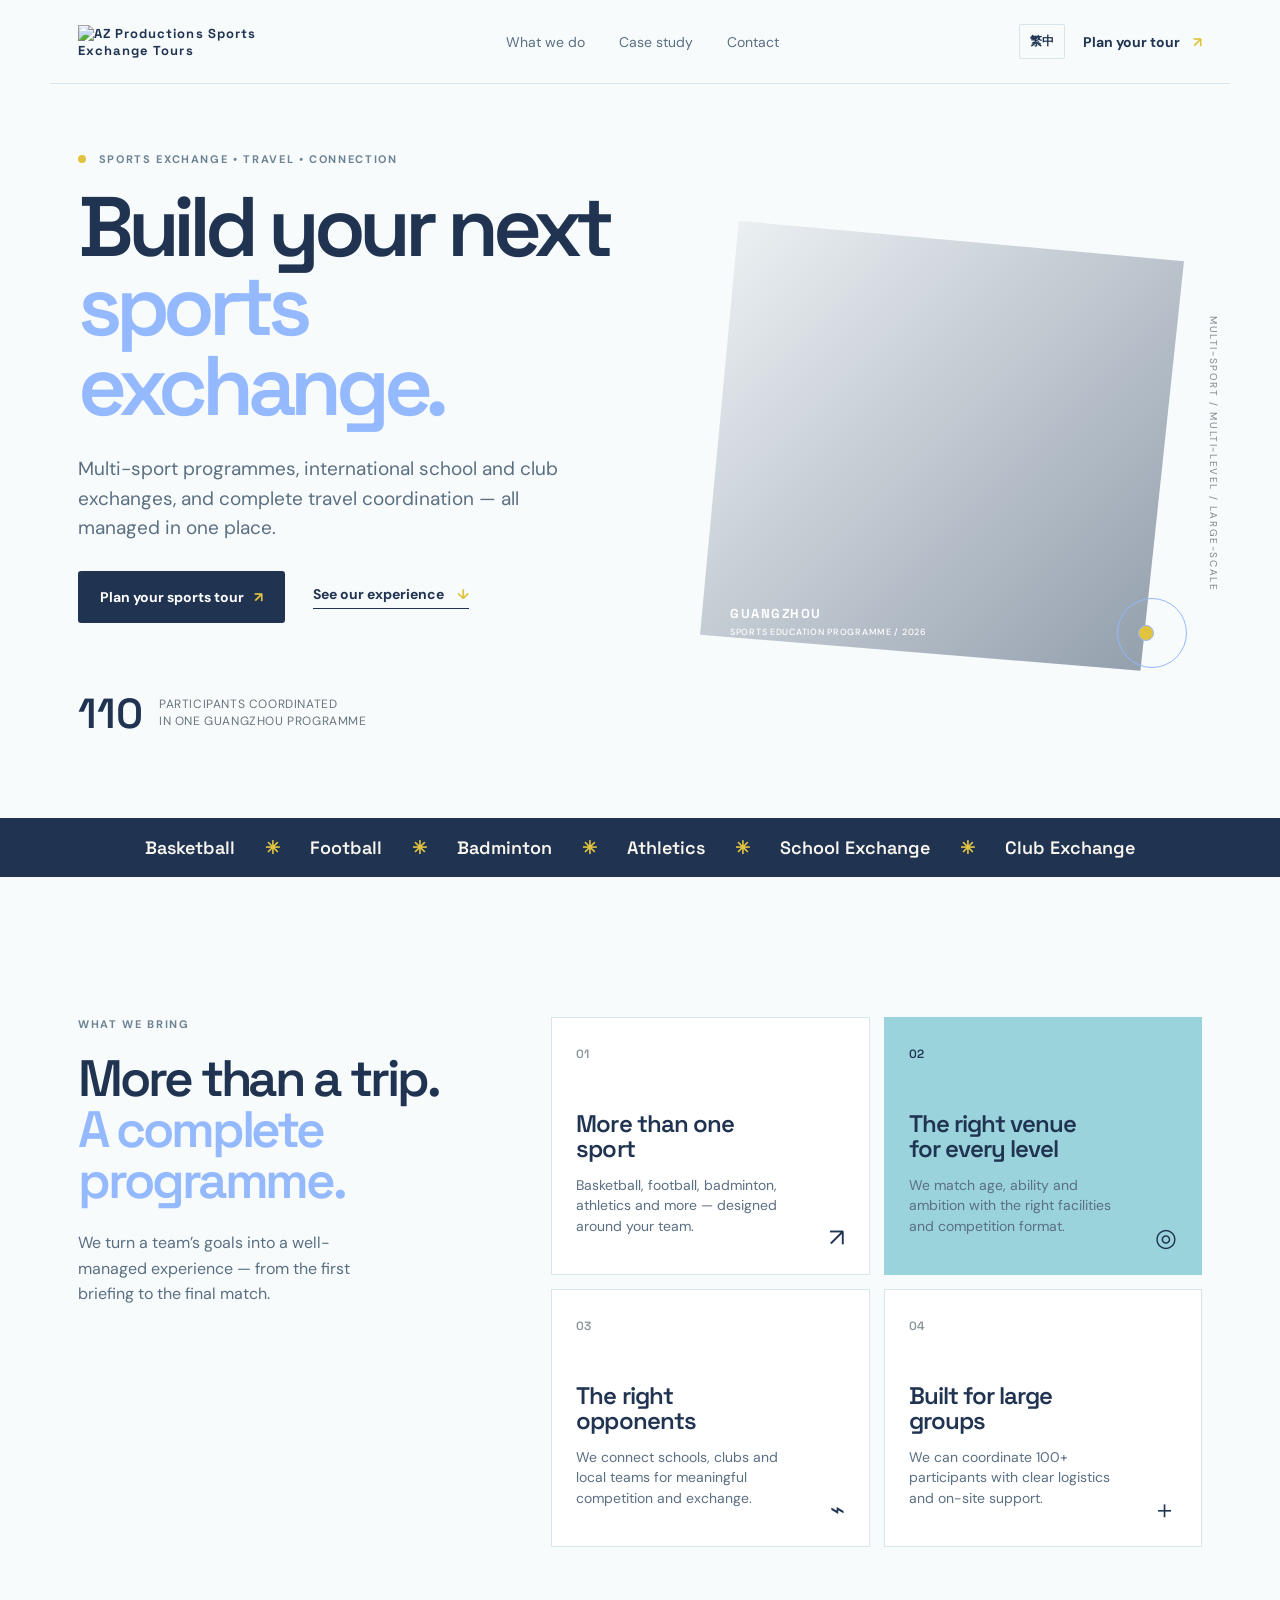
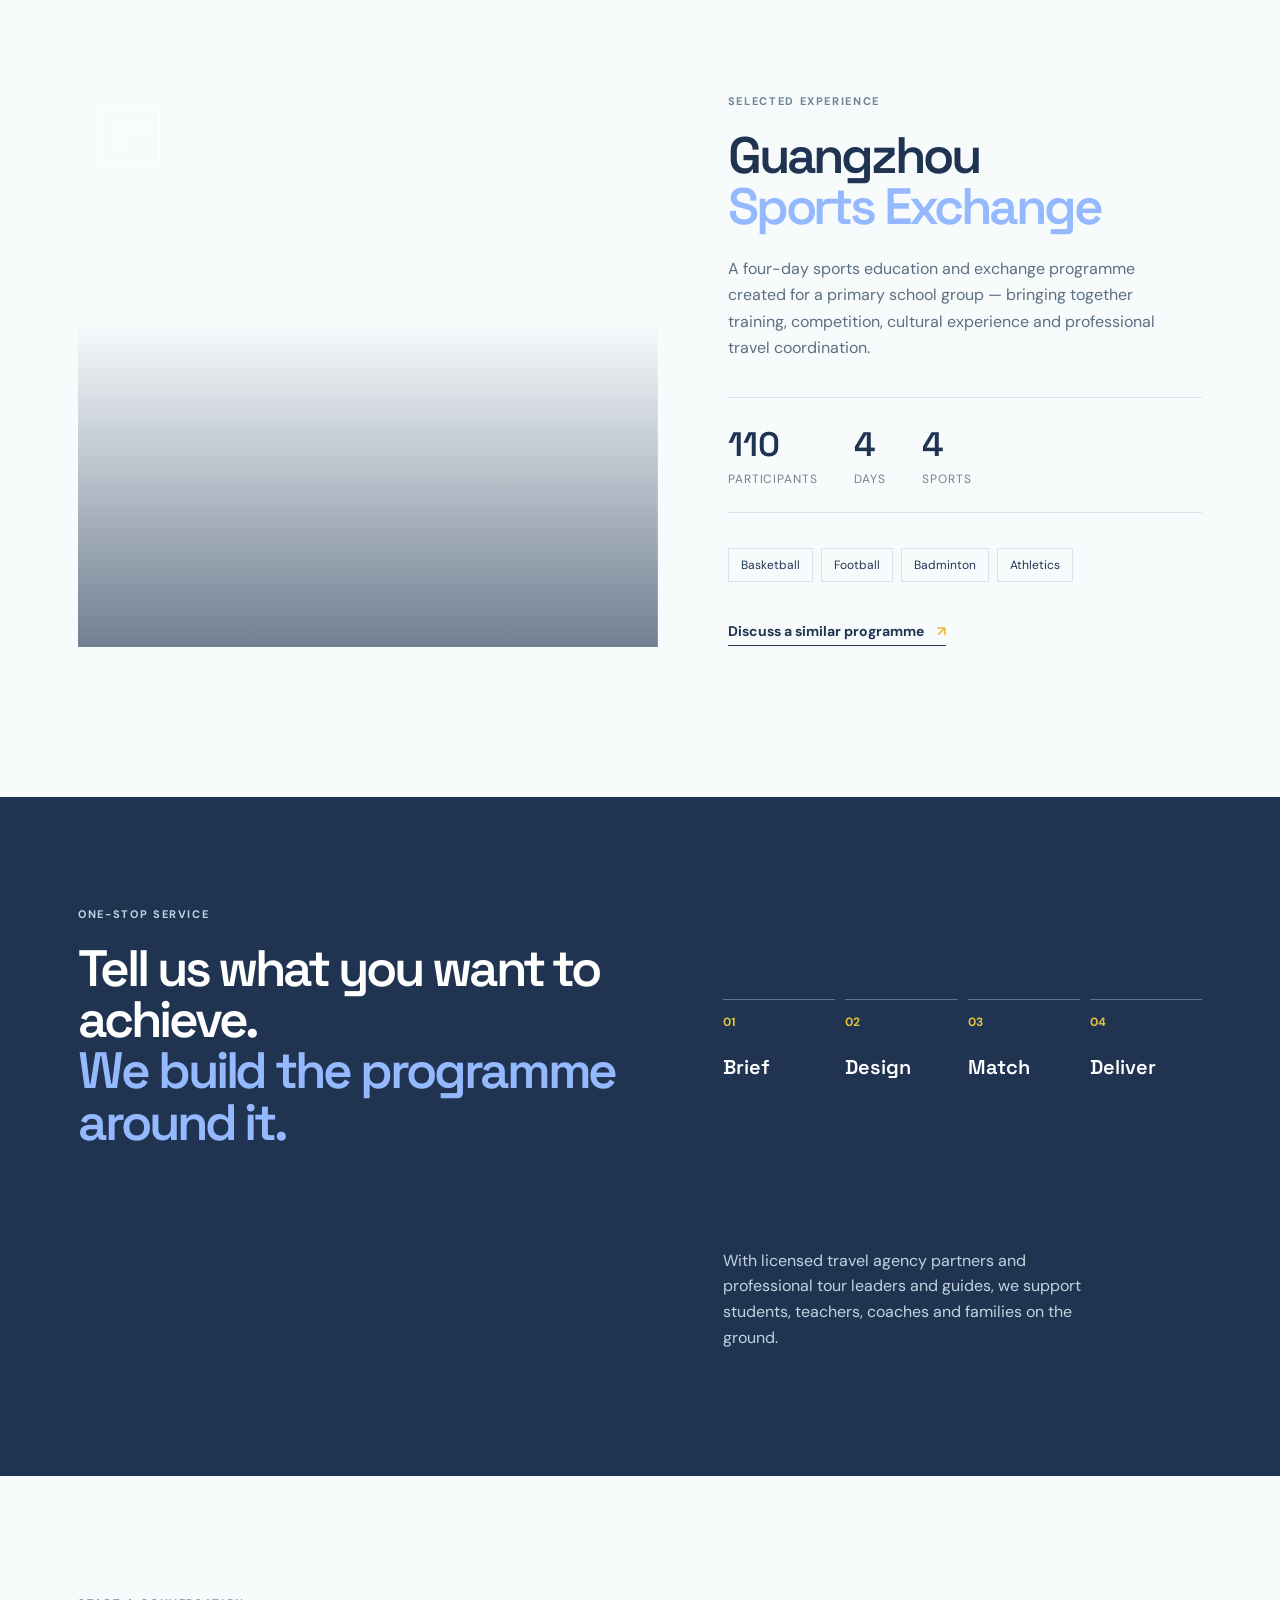
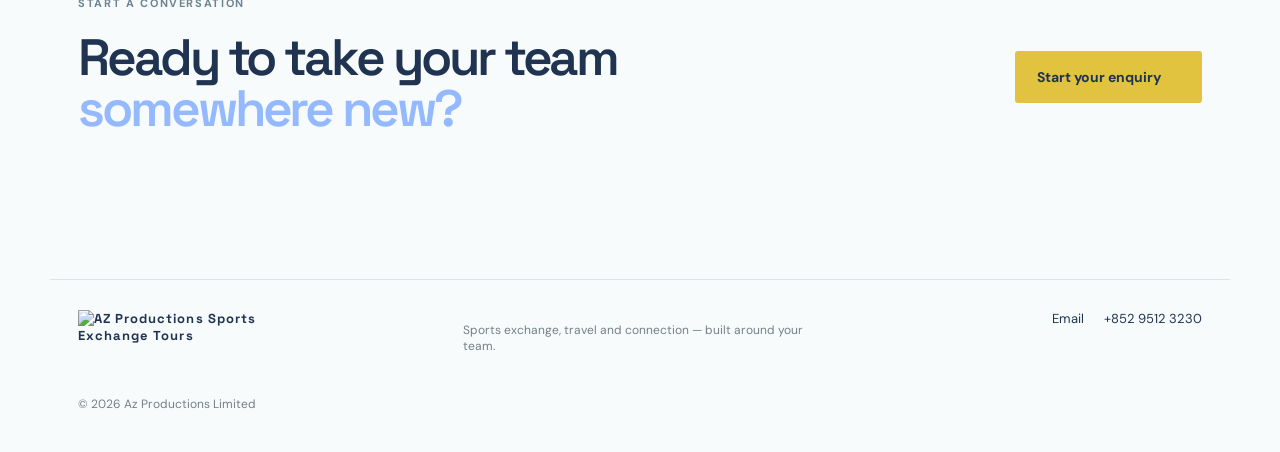
==== index.html @ a21db775 "Initial AZ Productions sports website" ====
<!doctype html>
<html lang="en">
<head>
  <meta charset="UTF-8" />
  <meta name="viewport" content="width=device-width, initial-scale=1.0" />
  <meta name="description" content="Az Productions builds and delivers large-scale sports exchange programmes for schools, clubs and organisations." />
  <title>Az Productions — Sports Exchange, Built Around Your Team</title>
  <link rel="icon" href="data:image/svg+xml,%3Csvg xmlns='http://www.w3.org/2000/svg' viewBox='0 0 100 100'%3E%3Crect width='100' height='100' rx='20' fill='%230d1b2a'/%3E%3Cpath d='M24 68 40 30l10 24 10-24 16 38' fill='none' stroke='%23ff6b35' stroke-width='10' stroke-linecap='round' stroke-linejoin='round'/%3E%3C/svg%3E" />
  <link rel="stylesheet" href="styles.css" />
  <link rel="stylesheet" href="brand-overrides.css" />
</head>
<body>
  <header class="nav shell">
    <a class="brand" href="#top"><img class="brand-logo" src="assets/az-sports-logo-cropped.png" alt="AZ Productions Sports Exchange Tours" /></a>
    <nav><a href="#capabilities">What we do</a><a href="#case-study">Case study</a><a href="#contact">Contact</a></nav>
    <div class="nav-tools"><button class="lang-toggle" id="langToggle" type="button">繁中</button><a class="nav-cta" href="#contact">Plan your tour <span>↗</span></a></div>
  </header>

  <main id="top">
    <section class="hero shell">
      <div class="hero-copy">
        <p class="eyebrow"><span class="pulse"></span> SPORTS EXCHANGE • TRAVEL • CONNECTION</p>
        <h1>Build your next <em>sports exchange.</em></h1>
        <p class="lead">Multi-sport programmes, international school and club exchanges, and complete travel coordination — all managed in one place.</p>
        <div class="hero-actions"><a class="button button-dark" href="#contact">Plan your sports tour <span>↗</span></a><a class="text-link" href="#case-study">See our experience <span>↓</span></a></div>
        <div class="hero-proof"><strong>110</strong><span>participants coordinated<br />in one Guangzhou programme</span></div>
      </div>
      <div class="hero-visual">
        <div class="photo photo-hero"><div class="photo-label">GUANGZHOU<br /><small>SPORTS EDUCATION PROGRAMME / 2026</small></div></div>
        <div class="orbit orbit-a"></div><div class="orbit orbit-b"></div>
        <div class="vertical-note">MULTI-SPORT / MULTI-LEVEL / LARGE-SCALE</div>
      </div>
    </section>

    <section class="ticker"><div class="ticker-inner"><span>Basketball</span><b>✳</b><span>Football</span><b>✳</b><span>Badminton</span><b>✳</b><span>Athletics</span><b>✳</b><span>School Exchange</span><b>✳</b><span>Club Exchange</span></div></section>

    <section id="capabilities" class="section shell">
      <div class="section-intro"><p class="eyebrow">WHAT WE BRING</p><h2>More than a trip.<br /><em>A complete programme.</em></h2><p>We turn a team’s goals into a well-managed experience — from the first briefing to the final match.</p></div>
      <div class="cap-grid">
        <article class="cap-card"><span class="cap-number">01</span><h3>More than one sport</h3><p>Basketball, football, badminton, athletics and more — designed around your team.</p><span class="cap-icon">↗</span></article>
        <article class="cap-card accent"><span class="cap-number">02</span><h3>The right venue for every level</h3><p>We match age, ability and ambition with the right facilities and competition format.</p><span class="cap-icon">◎</span></article>
        <article class="cap-card"><span class="cap-number">03</span><h3>The right opponents</h3><p>We connect schools, clubs and local teams for meaningful competition and exchange.</p><span class="cap-icon">⌁</span></article>
        <article class="cap-card"><span class="cap-number">04</span><h3>Built for large groups</h3><p>We can coordinate 100+ participants with clear logistics and on-site support.</p><span class="cap-icon">＋</span></article>
      </div>
    </section>

    <section id="case-study" class="case shell"><div class="case-image photo photo-case"><span class="case-stamp">CASE<br />01</span></div><div class="case-copy"><p class="eyebrow">SELECTED EXPERIENCE</p><h2>Guangzhou<br /><em>Sports Exchange</em></h2><p>A four-day sports education and exchange programme created for a primary school group — bringing together training, competition, cultural experience and professional travel coordination.</p><div class="stats"><div><strong>110</strong><span>participants</span></div><div><strong>4</strong><span>days</span></div><div><strong>4</strong><span>sports</span></div></div><div class="tags"><span>Basketball</span><span>Football</span><span>Badminton</span><span>Athletics</span></div><a class="text-link" href="#contact">Discuss a similar programme <span>↗</span></a></div></section>

    <section class="one-stop"><div class="shell one-stop-inner"><div><p class="eyebrow">ONE-STOP SERVICE</p><h2>Tell us what you want to achieve.<br /><em>We build the programme around it.</em></h2></div><div class="process"><div><b>01</b><span>Brief</span></div><div><b>02</b><span>Design</span></div><div><b>03</b><span>Match</span></div><div><b>04</b><span>Deliver</span></div></div><p class="support-copy">With licensed travel agency partners and professional tour leaders and guides, we support students, teachers, coaches and families on the ground.</p></div></section>

    <section id="contact" class="contact shell"><div><p class="eyebrow">START A CONVERSATION</p><h2>Ready to take your team<br /><em>somewhere new?</em></h2></div><a class="button button-orange" href="mailto:azproductionslimited@gmail.com?subject=Sports%20Exchange%20Enquiry">Start your enquiry <span>↗</span></a></section>
  </main>
  <footer class="footer shell"><div class="brand"><img class="brand-logo" src="assets/az-sports-logo-cropped.png" alt="AZ Productions Sports Exchange Tours" /></div><p>Sports exchange, travel and connection — built around your team.</p><div><a href="mailto:azproductionslimited@gmail.com">Email</a><a href="tel:+85295123230">+852 9512 3230</a></div><small>© 2026 Az Productions Limited</small></footer>
  <script>
    const zh={hero:['體育交流 • 旅遊 • 連結','策劃你的<em>體育交流團。</em>','涵蓋多種運動、學校及俱樂部交流，以及完整旅遊統籌——由我們一站式管理。','策劃你的體育交流團','了解我們的經驗'],section:['我們能提供的支援','不只是一次旅程。<br /><em>而是一個完整項目。</em>','由第一次簡介到最後一場比賽，我們把團隊目標轉化為一個有系統管理的交流體驗。'],cards:[['不限於一種運動','籃球、足球、羽毛球、田徑及更多項目——按照你的團隊需要設計。'],['為不同水平配對合適場地','按年齡、能力及目標，配對合適設施及比賽形式。'],['尋找合適的交流對手','連繫學校、俱樂部及當地隊伍，建立有意義的比賽及交流。'],['專為大型團隊而設','可以統籌 100 人以上的團隊，提供清晰物流及現場支援。']],case:['項目經驗','廣州<br /><em>體育交流</em>','為小學團隊設計的四天體育教育及交流項目，結合訓練、比賽、文化體驗及專業旅遊統籌。','參與者','天','項運動','討論相似項目'],one:['一站式服務','告訴我們你想達成的目標。<br /><em>我們為你設計整個項目。</em>',['簡介','設計','配對','執行'],'我們與持牌旅行社及專業領隊、導遊合作，為學生、老師、教練及家長提供現場支援。'],contact:['開始交流','準備好帶你的團隊<br /><em>探索新的地方嗎？</em>','開始查詢'],footer:'體育交流、旅遊及連結——為你的團隊而設。'};
    const en={hero:['SPORTS EXCHANGE • TRAVEL • CONNECTION','Build your next <em>sports exchange.</em>','Multi-sport programmes, international school and club exchanges, and complete travel coordination — all managed in one place.','Plan your sports tour','See our experience'],section:['WHAT WE BRING','More than a trip.<br /><em>A complete programme.</em>','We turn a team’s goals into a well-managed experience — from the first briefing to the final match.'],cards:[['More than one sport','Basketball, football, badminton, athletics and more — designed around your team.'],['The right venue for every level','We match age, ability and ambition with the right facilities and competition format.'],['The right opponents','We connect schools, clubs and local teams for meaningful competition and exchange.'],['Built for large groups','We can coordinate 100+ participants with clear logistics and on-site support.']],case:['SELECTED EXPERIENCE','Guangzhou<br /><em>Sports Exchange</em>','A four-day sports education and exchange programme created for a primary school group — bringing together training, competition, cultural experience and professional travel coordination.','participants','days','sports','Discuss a similar programme'],one:['ONE-STOP SERVICE','Tell us what you want to achieve.<br /><em>We build the programme around it.</em>',['Brief','Design','Match','Deliver'],'With licensed travel agency partners and professional tour leaders and guides, we support students, teachers, coaches and families on the ground.'],contact:['START A CONVERSATION','Ready to take your team<br /><em>somewhere new?</em>','Start your enquiry'],footer:'Sports exchange, travel and connection — built around your team.'};
    let isZh=false; const q=s=>document.querySelector(s), qa=s=>document.querySelectorAll(s); function render(){const t=isZh?zh:en; document.documentElement.lang=isZh?'zh-HK':'en'; q('#langToggle').textContent=isZh?'EN':'繁中'; q('.hero .eyebrow').innerHTML='<span class="pulse"></span> '+t.hero[0]; q('.hero h1').innerHTML=t.hero[1]; q('.lead').textContent=t.hero[2]; q('.button-dark').innerHTML=t.hero[3]+' <span>↗</span>'; q('.hero .text-link').innerHTML=t.hero[4]+' <span>↓</span>'; q('.section-intro .eyebrow').textContent=t.section[0]; q('.section h2').innerHTML=t.section[1]; q('.section-intro>p:last-child').textContent=t.section[2]; qa('.cap-card').forEach((e,i)=>{e.querySelector('h3').textContent=t.cards[i][0];e.querySelector('p').textContent=t.cards[i][1]}); q('.case-copy .eyebrow').textContent=t.case[0]; q('.case-copy h2').innerHTML=t.case[1]; q('.case-copy>p:not(.eyebrow)').textContent=t.case[2]; qa('.stats span').forEach((e,i)=>e.textContent=t.case[3+i]); q('.case-copy .text-link').innerHTML=t.case[6]+' <span>↗</span>'; q('.one-stop .eyebrow').textContent=t.one[0]; q('.one-stop h2').innerHTML=t.one[1]; qa('.process span').forEach((e,i)=>e.textContent=t.one[2][i]); q('.support-copy').textContent=t.one[3]; q('.contact .eyebrow').textContent=t.contact[0]; q('.contact h2').innerHTML=t.contact[1]; q('.button-orange').innerHTML=t.contact[2]+' <span>↗</span>'; q('.footer p').textContent=t.footer } q('#langToggle').addEventListener('click',()=>{isZh=!isZh;render()}); render();
    const oldRender=render; render=()=>{oldRender(); const nav=isZh?['我們的服務','項目案例','聯絡我們']:['What we do','Case study','Contact']; qa('.nav nav a').forEach((e,i)=>e.textContent=nav[i]); q('.nav-cta').innerHTML=(isZh?'策劃你的交流團':'Plan your tour')+' <span>↗</span>'; q('.photo-label').innerHTML=isZh?'廣州<br /><small>體育教育項目 / 2026</small>':'GUANGZHOU<br /><small>SPORTS EDUCATION PROGRAMME / 2026</small>'}; render();
  </script>
</body>
</html>
---- styles.css ----
@import url('https://fonts.googleapis.com/css2?family=DM+Sans:wght@400;500;600;700&family=Space+Grotesk:wght@500;600;700&display=swap');
:root{--ink:#0d1b2a;--orange:#ff6b35;--cream:#f4f1eb;--muted:#65717d;--line:#d9ddd9}*{box-sizing:border-box}html{scroll-behavior:smooth}body{margin:0;background:var(--cream);color:var(--ink);font-family:'DM Sans',sans-serif;font-size:16px}a{color:inherit;text-decoration:none}.shell{max-width:1180px;margin:auto;padding-left:28px;padding-right:28px}.nav{height:84px;display:flex;align-items:center;justify-content:space-between;border-bottom:1px solid var(--line)}.brand{display:flex;align-items:center;gap:10px;font:700 13px 'Space Grotesk';letter-spacing:.08em}.brand-mark{display:grid;place-items:center;width:34px;height:34px;border-radius:50%;background:var(--ink);color:var(--orange);font-size:11px}.nav nav{display:flex;gap:34px;font-size:14px;color:#53606b}.nav-cta{font-weight:700;font-size:14px}.nav-cta span,.button span{color:var(--orange);margin-left:10px}.hero{min-height:650px;display:grid;grid-template-columns:1fr 1fr;gap:60px;align-items:center;padding-top:68px;padding-bottom:78px}.eyebrow{font-size:11px;font-weight:700;letter-spacing:.15em;color:#73808a;margin:0 0 22px}.pulse{display:inline-block;width:8px;height:8px;border-radius:50%;background:var(--orange);margin-right:8px}.hero h1{font:600 clamp(50px,6.6vw,88px)/.94 'Space Grotesk';letter-spacing:-.075em;margin:0;max-width:630px}.hero h1 em,h2 em{font-style:normal;color:var(--orange)}.lead{font-size:19px;line-height:1.55;max-width:490px;color:#52606b;margin:28px 0}.hero-actions{display:flex;gap:28px;align-items:center}.button{display:inline-flex;align-items:center;padding:17px 22px;border-radius:3px;font-weight:700;font-size:14px}.button-dark{background:var(--ink);color:#fff}.button-orange{background:var(--orange);color:var(--ink)}.text-link{font-weight:700;font-size:14px;border-bottom:1px solid var(--ink);padding-bottom:5px}.text-link span{margin-left:10px;color:var(--orange)}.hero-proof{display:flex;align-items:center;gap:16px;margin-top:64px}.hero-proof strong{font:600 42px 'Space Grotesk'}.hero-proof span{font-size:12px;line-height:1.4;color:#6a747b;text-transform:uppercase;letter-spacing:.05em}.hero-visual{height:500px;position:relative}.photo{background-size:cover;background-position:center}.photo-hero{height:450px;margin:25px 18px 0 30px;background-image:linear-gradient(135deg,rgba(13,27,42,.05),rgba(13,27,42,.35)),url('https://images.unsplash.com/photo-1546519638-68e109498ffc?auto=format&fit=crop&w=1200&q=85');clip-path:polygon(8% 0,100% 9%,91% 100%,0 92%);position:relative}.photo-label{position:absolute;bottom:32px;left:30px;color:#fff;font:700 13px 'Space Grotesk';letter-spacing:.12em}.photo-label small{font:500 9px 'DM Sans';letter-spacing:.08em}.vertical-note{position:absolute;right:-18px;top:120px;writing-mode:vertical-rl;font-size:10px;letter-spacing:.16em;color:#7d878b}.orbit{position:absolute;border:1px solid var(--orange);border-radius:50%}.orbit-a{width:70px;height:70px;right:15px;bottom:28px}.orbit-b{width:16px;height:16px;right:48px;bottom:55px;background:var(--orange)}.ticker{overflow:hidden;background:var(--ink);color:#f8f5ef;padding:18px 0;font:600 18px 'Space Grotesk'}.ticker-inner{display:flex;justify-content:center;gap:30px;white-space:nowrap}.ticker b{color:var(--orange)}.section{padding-top:140px;padding-bottom:140px;display:grid;grid-template-columns:35% 1fr;gap:80px}.section h2,.case h2,.one-stop h2,.contact h2{font:600 clamp(36px,4vw,58px)/1 'Space Grotesk';letter-spacing:-.06em;margin:0 0 24px}.section-intro>p:last-child{color:var(--muted);line-height:1.6;max-width:280px}.cap-grid{display:grid;grid-template-columns:1fr 1fr;gap:14px}.cap-card{position:relative;min-height:240px;border:1px solid var(--line);padding:24px;background:#f8f6f2}.cap-card.accent{background:var(--orange);border-color:var(--orange)}.cap-number{font:600 12px 'Space Grotesk';color:#8a959a}.cap-card h3{font:600 24px/1.05 'Space Grotesk';letter-spacing:-.04em;max-width:190px;margin:48px 0 12px}.cap-card p{color:#61707a;font-size:14px;line-height:1.45;max-width:220px}.accent p,.accent .cap-number{color:#5d2b1d}.cap-icon{position:absolute;right:24px;bottom:20px;font-size:25px}.case{display:grid;grid-template-columns:1.1fr .9fr;gap:70px;align-items:center;padding-bottom:150px}.photo-case{height:560px;background-image:linear-gradient(0deg,rgba(13,27,42,.55),transparent 55%),url('https://images.unsplash.com/photo-1552674605-db6ffd4facb5?auto=format&fit=crop&w=1300&q=85');position:relative}.case-stamp{position:absolute;top:24px;left:24px;border:1px solid #fff;color:#fff;padding:12px;font:700 11px/1.1 'Space Grotesk';letter-spacing:.12em}.case-copy>p:not(.eyebrow){line-height:1.65;color:var(--muted);max-width:450px}.stats{display:flex;gap:36px;border-top:1px solid var(--line);border-bottom:1px solid var(--line);padding:25px 0;margin:35px 0}.stats strong{display:block;font:600 34px 'Space Grotesk'}.stats span{display:block;font-size:12px;text-transform:uppercase;letter-spacing:.08em;color:#748087;margin-top:5px}.tags{display:flex;flex-wrap:wrap;gap:8px;margin-bottom:38px}.tags span{font-size:12px;border:1px solid var(--line);padding:8px 12px}.one-stop{background:var(--ink);color:#fff;padding:110px 0}.one-stop-inner{display:grid;grid-template-columns:1.1fr .9fr;gap:60px}.one-stop .eyebrow{color:#aeb8bd}.process{display:grid;grid-template-columns:repeat(4,1fr);gap:10px;align-self:center}.process div{border-top:1px solid #65727b;padding-top:14px}.process b{display:block;color:var(--orange);font-size:12px;margin-bottom:24px}.process span{font:600 20px 'Space Grotesk'}.support-copy{grid-column:2;color:#aeb8bd;line-height:1.6;max-width:360px}.contact{display:flex;align-items:center;justify-content:space-between;padding-top:120px;padding-bottom:120px}.footer{border-top:1px solid var(--line);padding-top:30px;padding-bottom:40px;display:grid;grid-template-columns:1fr 1fr 1fr;gap:30px;align-items:start}.footer p,.footer small{font-size:12px;color:#748087}.footer>div:last-of-type{display:flex;gap:20px;justify-self:end;font-size:13px}.footer small{grid-column:1/-1}@media(max-width:800px){.nav nav{display:none}.hero,.section,.case,.one-stop-inner{grid-template-columns:1fr;gap:45px}.hero{padding-top:55px}.hero-visual{height:390px}.photo-hero{height:350px}.section{padding-top:90px;padding-bottom:90px}.case{padding-bottom:90px}.photo-case{height:390px}.support-copy{grid-column:auto}.contact{display:block}.contact .button{margin-top:30px}.footer{grid-template-columns:1fr}.footer>div:last-of-type{justify-self:start}.ticker-inner{justify-content:flex-start}.hero h1{font-size:56px}}@media(max-width:480px){.shell{padding-left:20px;padding-right:20px}.cap-grid{grid-template-columns:1fr}.hero-actions{align-items:flex-start;flex-direction:column;gap:20px}.hero-proof{margin-top:42px}.stats{gap:18px}.process{gap:6px}.process span{font-size:16px}}
 .nav-tools{display:flex;align-items:center;gap:18px}.lang-toggle{border:1px solid var(--line);background:transparent;color:var(--ink);padding:8px 10px;border-radius:2px;font:600 12px 'DM Sans';cursor:pointer}
:root{--ink:#073b4c;--orange:#ff6b4a;--cream:#f5fbf7;--muted:#55717a;--line:#cfe5de;--blue:#22aef3;--lime:#c9f36b}body{background:var(--cream)}.hero h1 em,h2 em{color:var(--blue)}.button-orange,.cap-card.accent{background:var(--lime);border-color:var(--lime)}.accent p,.accent .cap-number{color:#285536}.ticker,.one-stop{background:var(--ink)}.pulse,.orbit-b{background:var(--orange)}.orbit{border-color:var(--blue)}.button-dark{background:var(--ink)}.photo-hero{background-image:linear-gradient(135deg,rgba(7,59,76,.02),rgba(7,59,76,.38)),url('https://images.unsplash.com/photo-1546519638-68e109498ffc?auto=format&fit=crop&w=1200&q=85')}.photo-case{background-image:linear-gradient(0deg,rgba(7,59,76,.55),transparent 55%),url('https://images.unsplash.com/photo-1552674605-db6ffd4facb5?auto=format&fit=crop&w=1300&q=85')}.lang-toggle:hover{background:var(--lime);border-color:var(--lime)}
---- brand-overrides.css ----
:root {
  --ink: #203451;
  --orange: #E1C340;
  --cream: #F7FBFC;
  --muted: #5B6F82;
  --line: #D7E5EC;
  --blue: #94B9FF;
  --aqua: #9AD3DB;
  --lime: #E1C340;
}

body { background: var(--cream); color: var(--ink); }
.brand { gap: 0; }
.brand-logo { display: block; width: 188px; height: auto; max-height: 58px; object-fit: contain; object-position: left center; }
.nav { border-bottom-color: var(--line); }
.nav nav { color: #5B6F82; }
.nav-cta span, .button span, .text-link span { color: #E1C340; }
.lang-toggle { border-color: var(--line); color: var(--ink); }
.lang-toggle:hover { background: #9AD3DB; border-color: #9AD3DB; }
.eyebrow { color: #6D8394; }
.pulse { background: #E1C340; }
.hero h1 em, h2 em { color: #94B9FF; }
.lead { color: #5B6F82; }
.button-dark { background: #203451; color: #fff; }
.button-orange { background: #E1C340; color: #203451; }
.text-link { border-bottom-color: #203451; }
.hero-proof strong { color: #203451; }
.photo-hero { background-image: linear-gradient(135deg, rgba(32,52,81,.04), rgba(32,52,81,.48)), url('https://images.unsplash.com/photo-1546519638-68e109498ffc?auto=format&fit=crop&w=1200&q=85'); }
.orbit { border-color: #94B9FF; }
.orbit-b { background: #E1C340; }
.ticker, .one-stop { background: #203451; }
.ticker b { color: #E1C340; }
.cap-card { background: #fff; border-color: var(--line); }
.cap-card.accent { background: #9AD3DB; border-color: #9AD3DB; }
.accent p, .accent .cap-number { color: #203451; }
.cap-card p { color: #5B6F82; }
.case-copy > p:not(.eyebrow) { color: #5B6F82; }
.photo-case { background-image: linear-gradient(0deg, rgba(32,52,81,.62), transparent 58%), url('https://images.unsplash.com/photo-1552674605-db6ffd4facb5?auto=format&fit=crop&w=1300&q=85'); }
.tags span { border-color: var(--line); }
.one-stop .eyebrow { color: #BFD4E0; }
.process div { border-top-color: #60758A; }
.process b { color: #E1C340; }
.support-copy { color: #BFD4E0; }
.footer { border-top-color: var(--line); }
@media (max-width: 800px) {
  .brand-logo { width: 166px; max-height: 50px; }
}
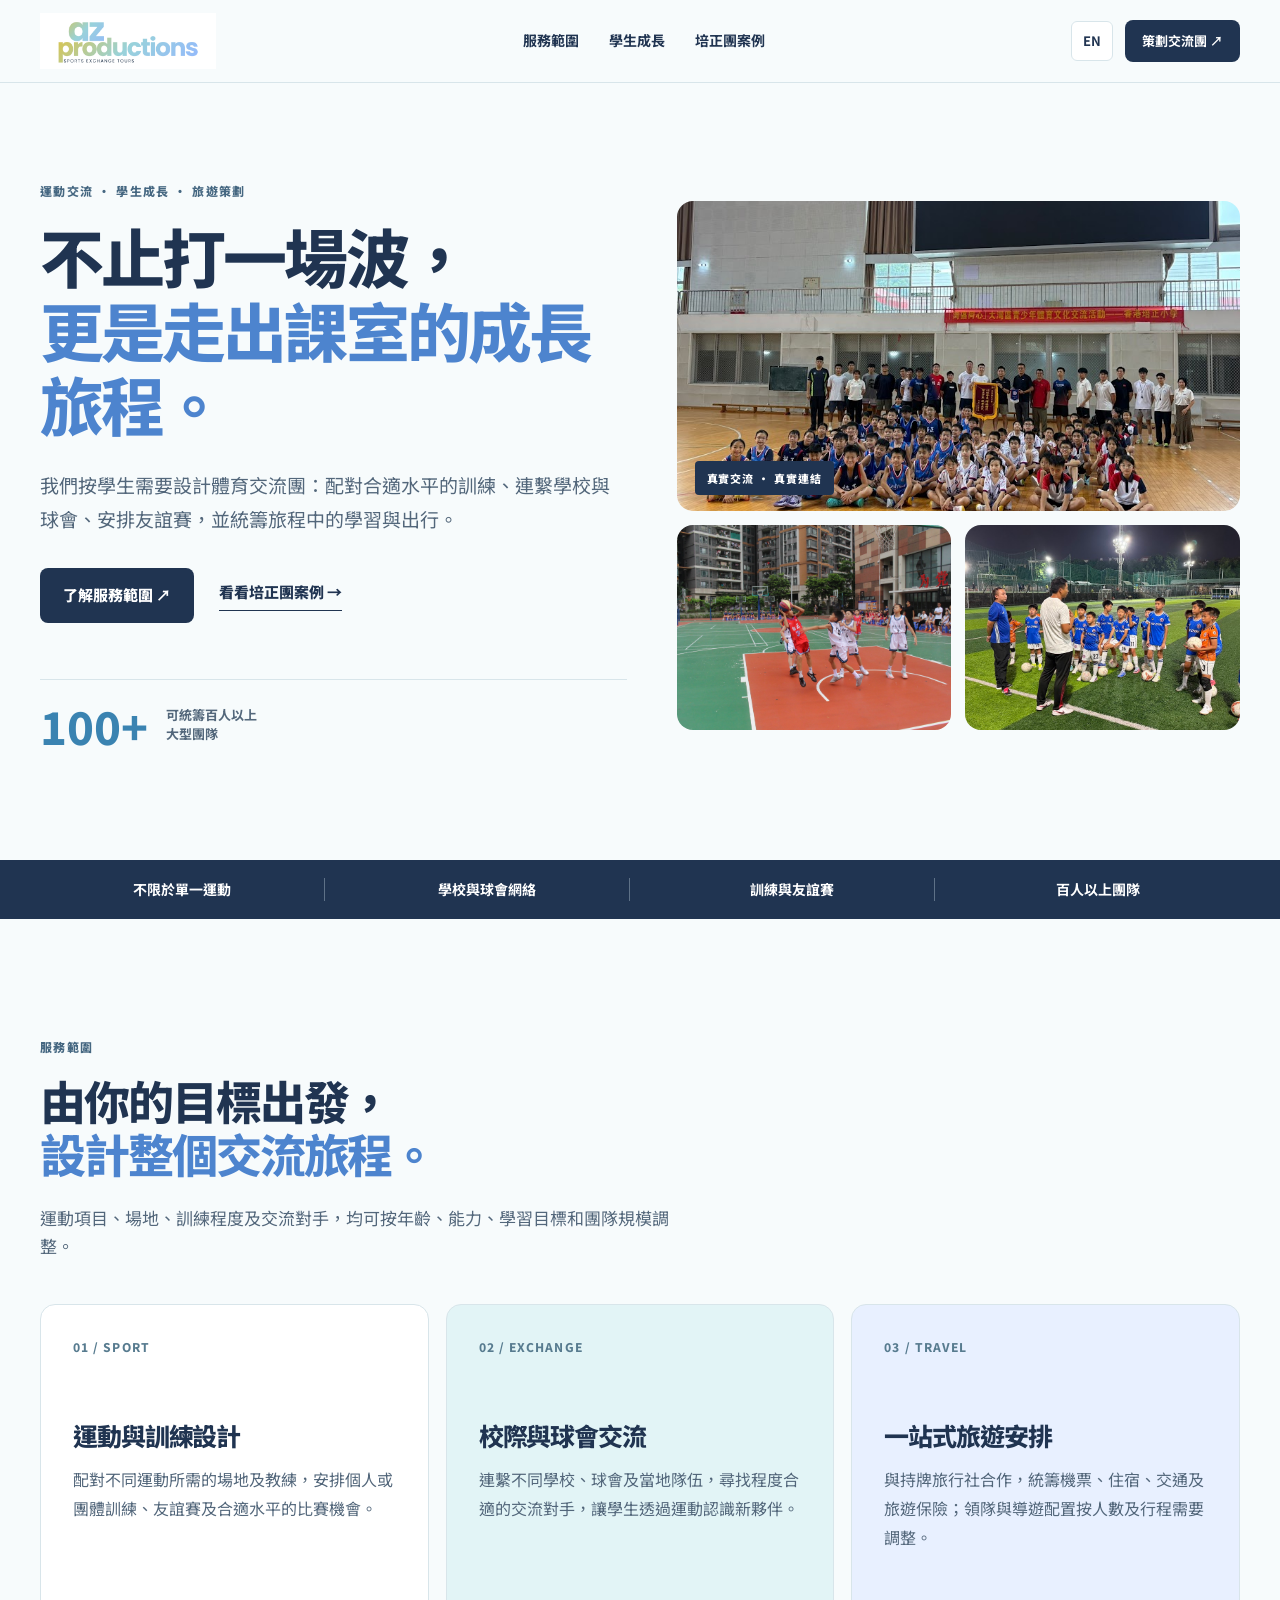
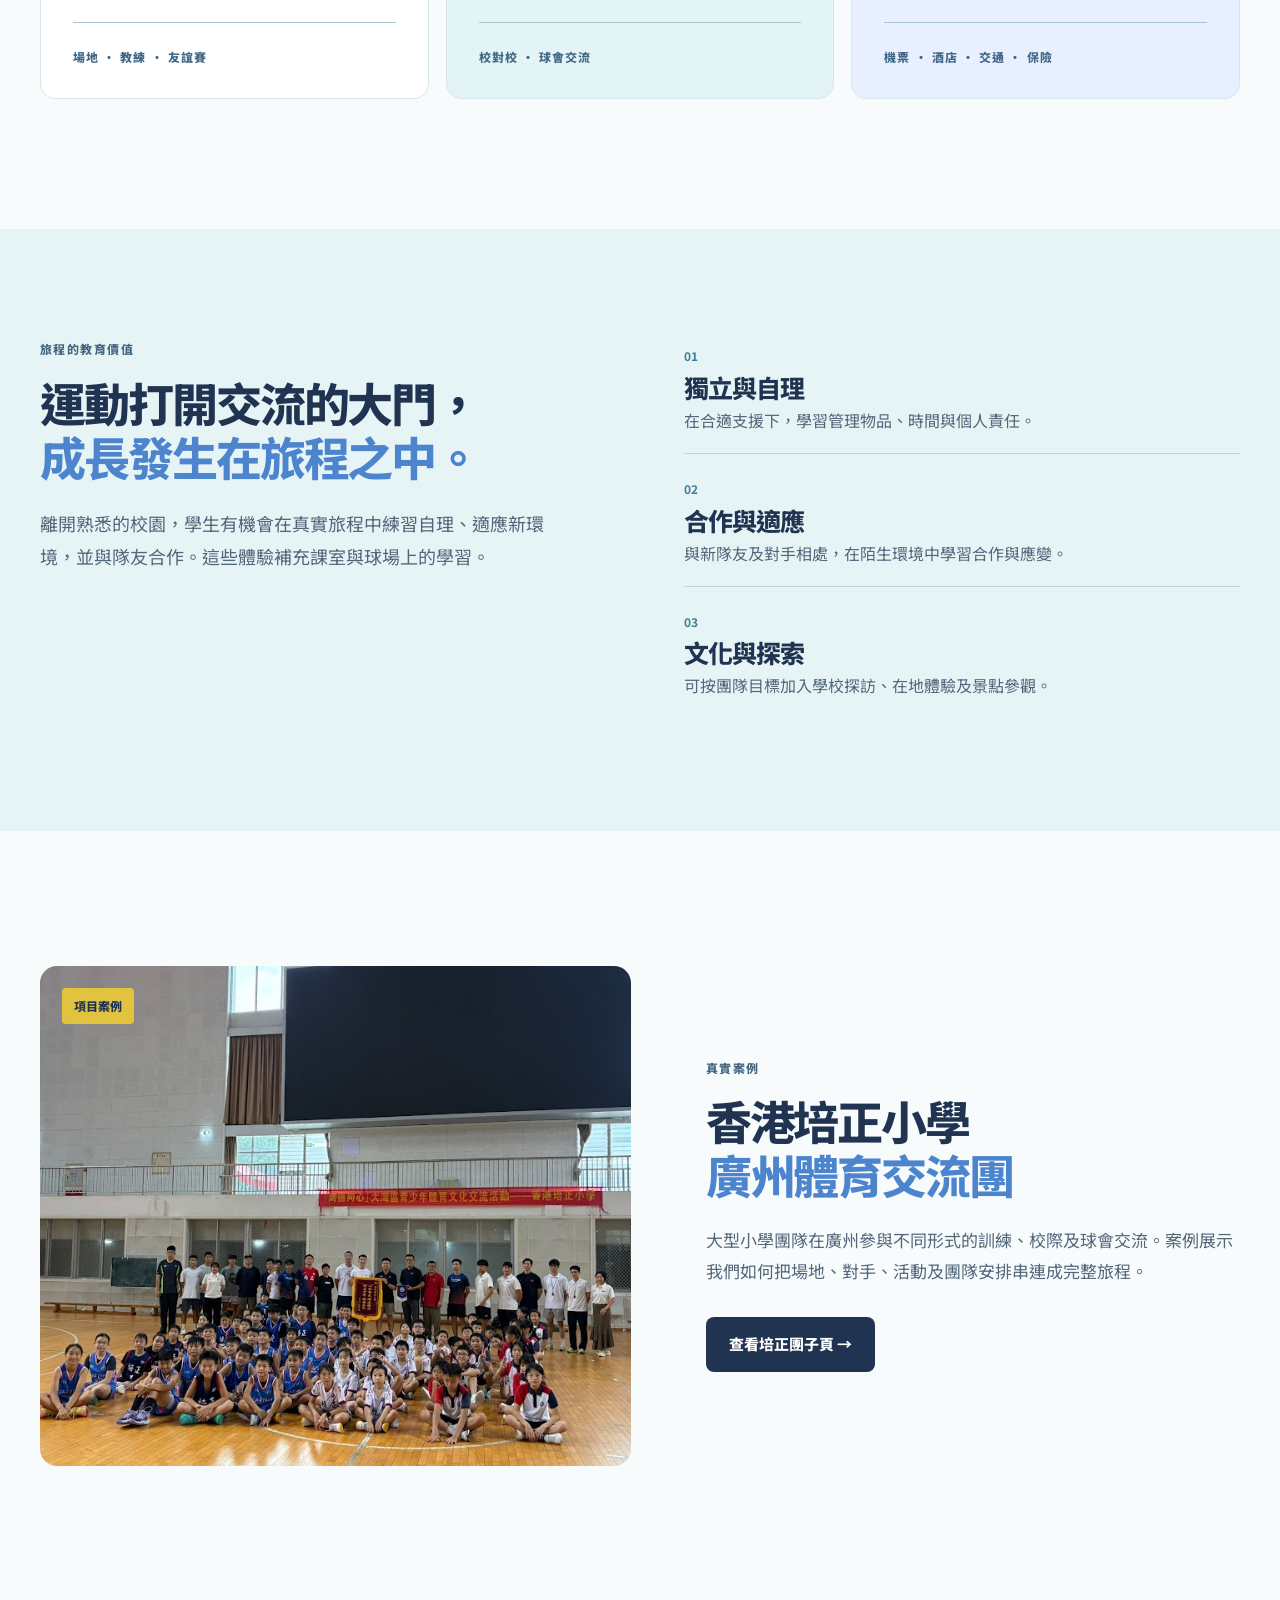
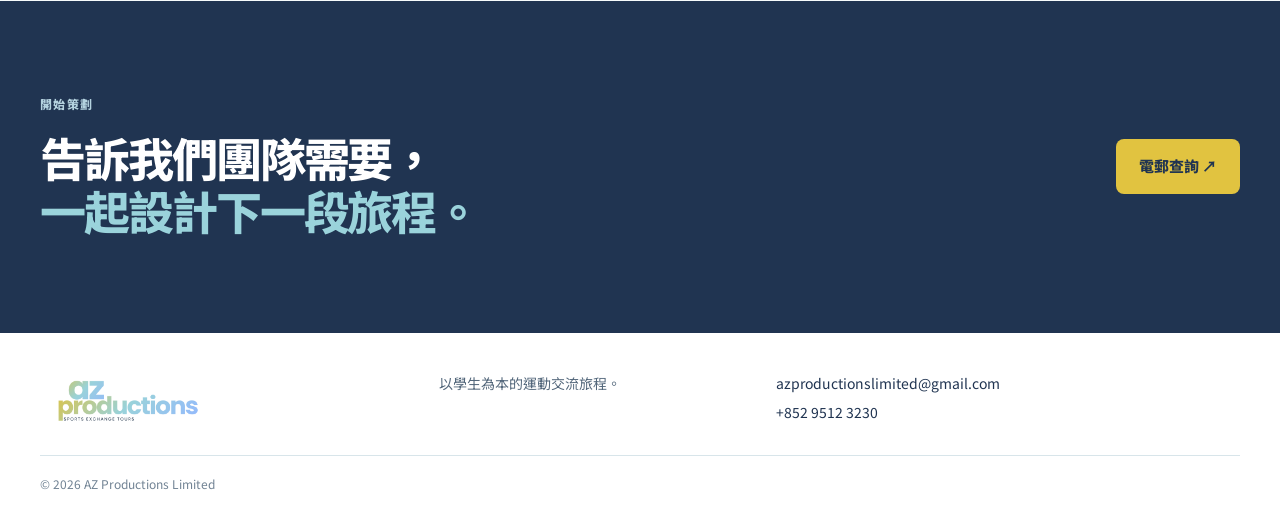
==== commit d054d59b: "Redesign sports exchange website and add Pui Ching case" ====
--- a/index.html
+++ b/index.html
@@ -1,61 +1,76 @@
 <!doctype html>
-<html lang="en">
+<html lang="zh-HK">
 <head>
-  <meta charset="UTF-8" />
-  <meta name="viewport" content="width=device-width, initial-scale=1.0" />
-  <meta name="description" content="Az Productions builds and delivers large-scale sports exchange programmes for schools, clubs and organisations." />
-  <title>Az Productions — Sports Exchange, Built Around Your Team</title>
-  <link rel="icon" href="data:image/svg+xml,%3Csvg xmlns='http://www.w3.org/2000/svg' viewBox='0 0 100 100'%3E%3Crect width='100' height='100' rx='20' fill='%230d1b2a'/%3E%3Cpath d='M24 68 40 30l10 24 10-24 16 38' fill='none' stroke='%23ff6b35' stroke-width='10' stroke-linecap='round' stroke-linejoin='round'/%3E%3C/svg%3E" />
-  <link rel="stylesheet" href="styles.css" />
-  <link rel="stylesheet" href="brand-overrides.css" />
+  <meta charset="utf-8">
+  <meta name="viewport" content="width=device-width, initial-scale=1">
+  <meta name="description" content="AZ Productions 為學校、球會及團隊策劃運動交流旅程，提供訓練、友誼賽、校際交流及一站式旅遊安排。">
+  <title>AZ Productions｜運動交流旅程</title>
+  <link rel="icon" href="assets/az-sports-logo-cropped.png">
+  <link rel="stylesheet" href="site.css">
+  <script defer src="site.js"></script>
 </head>
-<body>
-  <header class="nav shell">
-    <a class="brand" href="#top"><img class="brand-logo" src="assets/az-sports-logo-cropped.png" alt="AZ Productions Sports Exchange Tours" /></a>
-    <nav><a href="#capabilities">What we do</a><a href="#case-study">Case study</a><a href="#contact">Contact</a></nav>
-    <div class="nav-tools"><button class="lang-toggle" id="langToggle" type="button">繁中</button><a class="nav-cta" href="#contact">Plan your tour <span>↗</span></a></div>
+<body data-page="home">
+  <a class="skip-link" href="#main" data-en="Skip to content">跳至內容</a>
+  <header class="site-header">
+    <div class="shell header-inner">
+      <a class="logo-link" href="index.html" aria-label="AZ Productions home"><img src="assets/az-sports-logo-cropped.png" alt="AZ Productions"></a>
+      <nav class="main-nav" aria-label="Primary navigation">
+        <a href="#services" data-en="Our services">服務範圍</a>
+        <a href="#growth" data-en="Student growth">學生成長</a>
+        <a href="pui-ching.html" data-en="Pui Ching case">培正團案例</a>
+      </nav>
+      <div class="header-actions">
+        <button class="language-button" type="button" data-language-toggle aria-label="Switch language">EN</button>
+        <a class="header-cta" href="#contact" data-en="Plan a tour ↗">策劃交流團 ↗</a>
+      </div>
+    </div>
   </header>
 
-  <main id="top">
-    <section class="hero shell">
+  <main id="main">
+    <section class="hero shell" aria-labelledby="hero-title">
       <div class="hero-copy">
-        <p class="eyebrow"><span class="pulse"></span> SPORTS EXCHANGE • TRAVEL • CONNECTION</p>
-        <h1>Build your next <em>sports exchange.</em></h1>
-        <p class="lead">Multi-sport programmes, international school and club exchanges, and complete travel coordination — all managed in one place.</p>
-        <div class="hero-actions"><a class="button button-dark" href="#contact">Plan your sports tour <span>↗</span></a><a class="text-link" href="#case-study">See our experience <span>↓</span></a></div>
-        <div class="hero-proof"><strong>110</strong><span>participants coordinated<br />in one Guangzhou programme</span></div>
+        <p class="eyebrow" data-en="SPORTS EXCHANGE · STUDENT GROWTH · TRAVEL">運動交流 · 學生成長 · 旅遊策劃</p>
+        <h1 id="hero-title" data-en="More than a match.<br><em>A journey beyond the classroom.</em>" data-html>不止打一場波，<br><em>更是走出課室的成長旅程。</em></h1>
+        <p class="lead" data-en="We design sports exchange tours around your students: training at the right level, school and club connections, friendly competition, cultural discovery and complete travel coordination.">我們按學生需要設計體育交流團：配對合適水平的訓練、連繫學校與球會、安排友誼賽，並統籌旅程中的學習與出行。</p>
+        <div class="hero-actions">
+          <a class="button button-dark" href="#services" data-en="Explore our services ↗">了解服務範圍 ↗</a>
+          <a class="text-link" href="pui-ching.html" data-en="See the Pui Ching case →">看看培正團案例 →</a>
+        </div>
+        <div class="hero-proof"><strong>100+</strong><span data-en="Participants can be coordinated<br>in one programme" data-html>可統籌百人以上<br>大型團隊</span></div>
       </div>
-      <div class="hero-visual">
-        <div class="photo photo-hero"><div class="photo-label">GUANGZHOU<br /><small>SPORTS EDUCATION PROGRAMME / 2026</small></div></div>
-        <div class="orbit orbit-a"></div><div class="orbit orbit-b"></div>
-        <div class="vertical-note">MULTI-SPORT / MULTI-LEVEL / LARGE-SCALE</div>
+      <div class="hero-collage" aria-label="Photos from a school sports exchange programme">
+        <figure class="hero-main-photo"><img src="assets/photos/pui-ching-group.jpg" alt="香港培正小學與交流夥伴的團體合照" data-en-alt="Pui Ching students and exchange partners in a group photo"><figcaption data-en="REAL EXCHANGE · REAL CONNECTION">真實交流 · 真實連結</figcaption></figure>
+        <figure class="hero-small-photo"><img src="assets/photos/school-exchange.jpg" alt="學生在籃球交流賽中比賽" data-en-alt="Students playing in a school basketball exchange"></figure>
+        <figure class="hero-small-photo"><img src="assets/photos/football-training.jpg" alt="學生參與足球訓練" data-en-alt="Students taking part in football training"></figure>
       </div>
     </section>
 
-    <section class="ticker"><div class="ticker-inner"><span>Basketball</span><b>✳</b><span>Football</span><b>✳</b><span>Badminton</span><b>✳</b><span>Athletics</span><b>✳</b><span>School Exchange</span><b>✳</b><span>Club Exchange</span></div></section>
+    <div class="proof-strip" aria-label="Key capabilities"><div class="shell proof-inner">
+      <span data-en="Multiple sports">不限於單一運動</span><span data-en="Schools + clubs">學校與球會網絡</span><span data-en="Training + friendly matches">訓練與友誼賽</span><span data-en="100+ group capability">百人以上團隊</span>
+    </div></div>
 
-    <section id="capabilities" class="section shell">
-      <div class="section-intro"><p class="eyebrow">WHAT WE BRING</p><h2>More than a trip.<br /><em>A complete programme.</em></h2><p>We turn a team’s goals into a well-managed experience — from the first briefing to the final match.</p></div>
-      <div class="cap-grid">
-        <article class="cap-card"><span class="cap-number">01</span><h3>More than one sport</h3><p>Basketball, football, badminton, athletics and more — designed around your team.</p><span class="cap-icon">↗</span></article>
-        <article class="cap-card accent"><span class="cap-number">02</span><h3>The right venue for every level</h3><p>We match age, ability and ambition with the right facilities and competition format.</p><span class="cap-icon">◎</span></article>
-        <article class="cap-card"><span class="cap-number">03</span><h3>The right opponents</h3><p>We connect schools, clubs and local teams for meaningful competition and exchange.</p><span class="cap-icon">⌁</span></article>
-        <article class="cap-card"><span class="cap-number">04</span><h3>Built for large groups</h3><p>We can coordinate 100+ participants with clear logistics and on-site support.</p><span class="cap-icon">＋</span></article>
+    <section id="services" class="section shell" aria-labelledby="services-title">
+      <div class="section-heading"><p class="eyebrow" data-en="WHAT WE CAN ARRANGE">服務範圍</p><h2 id="services-title" data-en="One brief.<br><em>A programme built around you.</em>" data-html>由你的目標出發，<br><em>設計整個交流旅程。</em></h2><p data-en="The sport, venue, training level and opponents are chosen for each group. Every programme can be adapted to age, ability, learning goals and group size.">運動項目、場地、訓練程度及交流對手，均可按年齡、能力、學習目標和團隊規模調整。</p></div>
+      <div class="service-grid">
+        <article class="service-card"><span class="card-index">01 / SPORT</span><h3 data-en="Sport and training design">運動與訓練設計</h3><p data-en="Access suitable venues and coaching for different sports and levels. We can arrange individual or group training, friendly matches and competition opportunities.">配對不同運動所需的場地及教練，安排個人或團體訓練、友誼賽及合適水平的比賽機會。</p><span class="service-detail" data-en="VENUES · COACHES · FRIENDLIES">場地 · 教練 · 友誼賽</span></article>
+        <article class="service-card aqua"><span class="card-index">02 / EXCHANGE</span><h3 data-en="Schools and clubs">校際與球會交流</h3><p data-en="Connect with schools, clubs and local teams. We look for appropriate opponents and create exchange that goes beyond a fixture.">連繫不同學校、球會及當地隊伍，尋找程度合適的交流對手，讓學生透過運動認識新夥伴。</p><span class="service-detail" data-en="SCHOOL TO SCHOOL · CLUB TO CLUB">校對校 · 球會交流</span></article>
+        <article class="service-card blue"><span class="card-index">03 / TRAVEL</span><h3 data-en="One-stop travel support">一站式旅遊安排</h3><p data-en="Coordinate flights, accommodation, ground transport and travel insurance through licensed travel agency partners. Tour leaders and guides are arranged according to group size and itinerary needs.">與持牌旅行社合作，統籌機票、住宿、交通及旅遊保險；領隊與導遊配置按人數及行程需要調整。</p><span class="service-detail" data-en="FLIGHTS · HOTEL · TRANSPORT · INSURANCE">機票 · 酒店 · 交通 · 保險</span></article>
       </div>
     </section>
 
-    <section id="case-study" class="case shell"><div class="case-image photo photo-case"><span class="case-stamp">CASE<br />01</span></div><div class="case-copy"><p class="eyebrow">SELECTED EXPERIENCE</p><h2>Guangzhou<br /><em>Sports Exchange</em></h2><p>A four-day sports education and exchange programme created for a primary school group — bringing together training, competition, cultural experience and professional travel coordination.</p><div class="stats"><div><strong>110</strong><span>participants</span></div><div><strong>4</strong><span>days</span></div><div><strong>4</strong><span>sports</span></div></div><div class="tags"><span>Basketball</span><span>Football</span><span>Badminton</span><span>Athletics</span></div><a class="text-link" href="#contact">Discuss a similar programme <span>↗</span></a></div></section>
+    <section id="growth" class="growth-section"><div class="shell growth-layout">
+      <div><p class="eyebrow" data-en="WHY THE JOURNEY MATTERS">旅程的教育價值</p><h2 data-en="Sport opens the door.<br><em>Growth happens along the way.</em>" data-html>運動打開交流的大門，<br><em>成長發生在旅程之中。</em></h2><p class="growth-intro" data-en="Students experience new places and people outside their usual routine. A thoughtfully planned tour gives them room to practise independence, self-care and teamwork.">離開熟悉的校園，學生有機會在真實旅程中練習自理、適應新環境，並與隊友合作。這些體驗補充課室與球場上的學習。</p></div>
+      <div class="growth-points"><div><b>01</b><h3 data-en="Independence and self-care">獨立與自理</h3><p data-en="Manage belongings, routines and personal responsibilities with age-appropriate support.">在合適支援下，學習管理物品、時間與個人責任。</p></div><div><b>02</b><h3 data-en="Teamwork and resilience">合作與適應</h3><p data-en="Meet new teammates and opponents, respond to unfamiliar settings and learn from challenges.">與新隊友及對手相處，在陌生環境中學習合作與應變。</p></div><div><b>03</b><h3 data-en="Culture and discovery">文化與探索</h3><p data-en="School visits, local experiences and sightseeing can be added when they fit the group's learning goals.">可按團隊目標加入學校探訪、在地體驗及景點參觀。</p></div></div>
+    </div></section>
 
-    <section class="one-stop"><div class="shell one-stop-inner"><div><p class="eyebrow">ONE-STOP SERVICE</p><h2>Tell us what you want to achieve.<br /><em>We build the programme around it.</em></h2></div><div class="process"><div><b>01</b><span>Brief</span></div><div><b>02</b><span>Design</span></div><div><b>03</b><span>Match</span></div><div><b>04</b><span>Deliver</span></div></div><p class="support-copy">With licensed travel agency partners and professional tour leaders and guides, we support students, teachers, coaches and families on the ground.</p></div></section>
+    <section class="case-preview shell" aria-labelledby="case-title">
+      <div class="case-photo"><img src="assets/photos/pui-ching-group.jpg" loading="lazy" alt="香港培正小學廣州交流團團體合照" data-en-alt="Group photo from the Pui Ching Guangzhou exchange"><span data-en="FEATURED CASE">項目案例</span></div>
+      <div class="case-text"><p class="eyebrow" data-en="SEE HOW IT COMES TOGETHER">真實案例</p><h2 id="case-title" data-en="Pui Ching Primary School<br><em>Guangzhou exchange</em>" data-html>香港培正小學<br><em>廣州體育交流團</em></h2><p data-en="A large school group explored different training formats and exchange opportunities with local schools and clubs. The case shows how one programme can bring people, venues and logistics together.">大型小學團隊在廣州參與不同形式的訓練、校際及球會交流。案例展示我們如何把場地、對手、活動及團隊安排串連成完整旅程。</p><a class="button button-dark" href="pui-ching.html" data-en="Explore the case →">查看培正團子頁 →</a></div>
+    </section>
 
-    <section id="contact" class="contact shell"><div><p class="eyebrow">START A CONVERSATION</p><h2>Ready to take your team<br /><em>somewhere new?</em></h2></div><a class="button button-orange" href="mailto:azproductionslimited@gmail.com?subject=Sports%20Exchange%20Enquiry">Start your enquiry <span>↗</span></a></section>
+    <section id="contact" class="contact-section"><div class="shell contact-inner"><div><p class="eyebrow" data-en="LET'S DESIGN YOUR TOUR">開始策劃</p><h2 data-en="Tell us your team and goals.<br><em>We'll build the journey.</em>" data-html>告訴我們團隊需要，<br><em>一起設計下一段旅程。</em></h2></div><a class="button button-yellow" href="mailto:azproductionslimited@gmail.com?subject=Sports%20Exchange%20Enquiry" data-en="Enquire by email ↗">電郵查詢 ↗</a></div></section>
   </main>
-  <footer class="footer shell"><div class="brand"><img class="brand-logo" src="assets/az-sports-logo-cropped.png" alt="AZ Productions Sports Exchange Tours" /></div><p>Sports exchange, travel and connection — built around your team.</p><div><a href="mailto:azproductionslimited@gmail.com">Email</a><a href="tel:+85295123230">+852 9512 3230</a></div><small>© 2026 Az Productions Limited</small></footer>
-  <script>
-    const zh={hero:['體育交流 • 旅遊 • 連結','策劃你的<em>體育交流團。</em>','涵蓋多種運動、學校及俱樂部交流，以及完整旅遊統籌——由我們一站式管理。','策劃你的體育交流團','了解我們的經驗'],section:['我們能提供的支援','不只是一次旅程。<br /><em>而是一個完整項目。</em>','由第一次簡介到最後一場比賽，我們把團隊目標轉化為一個有系統管理的交流體驗。'],cards:[['不限於一種運動','籃球、足球、羽毛球、田徑及更多項目——按照你的團隊需要設計。'],['為不同水平配對合適場地','按年齡、能力及目標，配對合適設施及比賽形式。'],['尋找合適的交流對手','連繫學校、俱樂部及當地隊伍，建立有意義的比賽及交流。'],['專為大型團隊而設','可以統籌 100 人以上的團隊，提供清晰物流及現場支援。']],case:['項目經驗','廣州<br /><em>體育交流</em>','為小學團隊設計的四天體育教育及交流項目，結合訓練、比賽、文化體驗及專業旅遊統籌。','參與者','天','項運動','討論相似項目'],one:['一站式服務','告訴我們你想達成的目標。<br /><em>我們為你設計整個項目。</em>',['簡介','設計','配對','執行'],'我們與持牌旅行社及專業領隊、導遊合作，為學生、老師、教練及家長提供現場支援。'],contact:['開始交流','準備好帶你的團隊<br /><em>探索新的地方嗎？</em>','開始查詢'],footer:'體育交流、旅遊及連結——為你的團隊而設。'};
-    const en={hero:['SPORTS EXCHANGE • TRAVEL • CONNECTION','Build your next <em>sports exchange.</em>','Multi-sport programmes, international school and club exchanges, and complete travel coordination — all managed in one place.','Plan your sports tour','See our experience'],section:['WHAT WE BRING','More than a trip.<br /><em>A complete programme.</em>','We turn a team’s goals into a well-managed experience — from the first briefing to the final match.'],cards:[['More than one sport','Basketball, football, badminton, athletics and more — designed around your team.'],['The right venue for every level','We match age, ability and ambition with the right facilities and competition format.'],['The right opponents','We connect schools, clubs and local teams for meaningful competition and exchange.'],['Built for large groups','We can coordinate 100+ participants with clear logistics and on-site support.']],case:['SELECTED EXPERIENCE','Guangzhou<br /><em>Sports Exchange</em>','A four-day sports education and exchange programme created for a primary school group — bringing together training, competition, cultural experience and professional travel coordination.','participants','days','sports','Discuss a similar programme'],one:['ONE-STOP SERVICE','Tell us what you want to achieve.<br /><em>We build the programme around it.</em>',['Brief','Design','Match','Deliver'],'With licensed travel agency partners and professional tour leaders and guides, we support students, teachers, coaches and families on the ground.'],contact:['START A CONVERSATION','Ready to take your team<br /><em>somewhere new?</em>','Start your enquiry'],footer:'Sports exchange, travel and connection — built around your team.'};
-    let isZh=false; const q=s=>document.querySelector(s), qa=s=>document.querySelectorAll(s); function render(){const t=isZh?zh:en; document.documentElement.lang=isZh?'zh-HK':'en'; q('#langToggle').textContent=isZh?'EN':'繁中'; q('.hero .eyebrow').innerHTML='<span class="pulse"></span> '+t.hero[0]; q('.hero h1').innerHTML=t.hero[1]; q('.lead').textContent=t.hero[2]; q('.button-dark').innerHTML=t.hero[3]+' <span>↗</span>'; q('.hero .text-link').innerHTML=t.hero[4]+' <span>↓</span>'; q('.section-intro .eyebrow').textContent=t.section[0]; q('.section h2').innerHTML=t.section[1]; q('.section-intro>p:last-child').textContent=t.section[2]; qa('.cap-card').forEach((e,i)=>{e.querySelector('h3').textContent=t.cards[i][0];e.querySelector('p').textContent=t.cards[i][1]}); q('.case-copy .eyebrow').textContent=t.case[0]; q('.case-copy h2').innerHTML=t.case[1]; q('.case-copy>p:not(.eyebrow)').textContent=t.case[2]; qa('.stats span').forEach((e,i)=>e.textContent=t.case[3+i]); q('.case-copy .text-link').innerHTML=t.case[6]+' <span>↗</span>'; q('.one-stop .eyebrow').textContent=t.one[0]; q('.one-stop h2').innerHTML=t.one[1]; qa('.process span').forEach((e,i)=>e.textContent=t.one[2][i]); q('.support-copy').textContent=t.one[3]; q('.contact .eyebrow').textContent=t.contact[0]; q('.contact h2').innerHTML=t.contact[1]; q('.button-orange').innerHTML=t.contact[2]+' <span>↗</span>'; q('.footer p').textContent=t.footer } q('#langToggle').addEventListener('click',()=>{isZh=!isZh;render()}); render();
-    const oldRender=render; render=()=>{oldRender(); const nav=isZh?['我們的服務','項目案例','聯絡我們']:['What we do','Case study','Contact']; qa('.nav nav a').forEach((e,i)=>e.textContent=nav[i]); q('.nav-cta').innerHTML=(isZh?'策劃你的交流團':'Plan your tour')+' <span>↗</span>'; q('.photo-label').innerHTML=isZh?'廣州<br /><small>體育教育項目 / 2026</small>':'GUANGZHOU<br /><small>SPORTS EDUCATION PROGRAMME / 2026</small>'}; render();
-  </script>
+
+  <footer class="site-footer"><div class="shell footer-inner"><a href="index.html"><img src="assets/az-sports-logo-cropped.png" alt="AZ Productions"></a><p data-en="Sports exchange tours designed around your students.">以學生為本的運動交流旅程。</p><div><a href="mailto:azproductionslimited@gmail.com">azproductionslimited@gmail.com</a><a href="tel:+85295123230">+852 9512 3230</a></div><small>© 2026 AZ Productions Limited</small></div></footer>
 </body>
 </html>
--- a/site.css
+++ b/site.css
@@ -0,0 +1,15 @@
+@import url('https://fonts.googleapis.com/css2?family=DM+Sans:wght@400;500;600;700&family=Noto+Sans+TC:wght@400;500;600;700;800&display=swap');
+:root{--ink:#203451;--muted:#53677b;--blue:#94b9ff;--aqua:#9ad3db;--yellow:#e1c340;--paper:#f7fbfc;--line:#d8e5ea;--white:#fff}
+*{box-sizing:border-box}html{scroll-behavior:smooth}body{margin:0;background:var(--paper);color:var(--ink);font-family:'Noto Sans TC','DM Sans',sans-serif;font-size:16px;line-height:1.65}img{max-width:100%;display:block}a{color:inherit;text-decoration:none}button{font:inherit}.shell{width:min(1200px,calc(100% - 56px));margin-inline:auto}.skip-link{position:absolute;left:12px;top:-60px;background:var(--ink);color:white;padding:8px 12px;z-index:99}.skip-link:focus{top:12px}a:focus-visible,button:focus-visible{outline:3px solid var(--yellow);outline-offset:3px}
+.site-header{position:sticky;top:0;z-index:10;background:rgba(247,251,252,.95);backdrop-filter:blur(12px);border-bottom:1px solid var(--line)}.header-inner{min-height:82px;display:flex;align-items:center;justify-content:space-between;gap:24px}.logo-link img{width:176px;height:auto}.main-nav,.header-actions{display:flex;align-items:center;gap:30px}.main-nav a{font-size:14px;font-weight:700}.main-nav a:hover,.main-nav a[aria-current]{color:#517cac}.header-actions{gap:12px}.language-button{border:1px solid var(--line);background:white;color:var(--ink);padding:8px 11px;border-radius:6px;cursor:pointer;font-weight:700;font-size:13px}.header-cta{background:var(--ink);color:white;font-weight:700;padding:10px 17px;border-radius:8px;font-size:13px}.header-cta:hover,.button-dark:hover{background:#345579}
+.eyebrow{font-size:12px;line-height:1.4;font-weight:800;letter-spacing:.12em;color:#456781;text-transform:uppercase;margin:0 0 18px}h1,h2,h3,p,figure{margin-top:0}h1,h2,h3{letter-spacing:-.045em;line-height:1.16}h1{font-size:clamp(43px,5vw,73px);font-weight:800;margin-bottom:27px}h2{font-size:clamp(34px,3.6vw,56px);font-weight:800;margin-bottom:24px}h3{font-size:25px;font-weight:800;margin-bottom:15px}h1 em,h2 em{font-style:normal;color:#4d84ce}.lead{font-size:19px;line-height:1.8;color:var(--muted);max-width:620px}.button{display:inline-flex;align-items:center;justify-content:center;padding:15px 23px;border-radius:8px;font-size:15px;font-weight:800}.button-dark{background:var(--ink);color:white}.button-yellow{background:var(--yellow);color:var(--ink)}.button-yellow:hover{background:#eed766}.text-link{font-size:15px;font-weight:800;border-bottom:1px solid var(--ink);padding-bottom:5px}.text-link:hover{color:#4d84ce;border-color:#4d84ce}
+.hero{display:grid;grid-template-columns:1.02fr .98fr;gap:50px;align-items:center;padding-top:80px;padding-bottom:92px}.hero-copy{padding:20px 0}.hero-actions{display:flex;align-items:center;flex-wrap:wrap;gap:25px;margin-top:32px}.hero-proof{display:flex;align-items:center;gap:18px;margin-top:56px;padding-top:23px;border-top:1px solid var(--line)}.hero-proof strong{font-size:45px;line-height:1;font-weight:800;color:#3a83b1}.hero-proof span{font-size:13px;font-weight:700;line-height:1.45;color:var(--muted)}.hero-collage{display:grid;grid-template-columns:1fr 1fr;grid-template-rows:310px 205px;gap:14px;position:relative}.hero-collage figure{overflow:hidden;position:relative;margin:0;border-radius:16px}.hero-collage img{width:100%;height:100%;object-fit:cover}.hero-main-photo{grid-column:1/-1}.hero-main-photo img{object-position:center 72%}.hero-main-photo figcaption{position:absolute;left:18px;bottom:16px;background:var(--ink);color:white;border-radius:4px;padding:8px 12px;font-size:11px;font-weight:800;letter-spacing:.09em}.hero-small-photo:nth-child(3) img{object-position:center 55%}
+.proof-strip{background:var(--ink);color:white}.proof-inner{display:grid;grid-template-columns:repeat(4,1fr);gap:20px;align-items:center;padding:18px 0}.proof-inner span{text-align:center;font-size:14px;font-weight:700;border-right:1px solid #5e7187}.proof-inner span:last-child{border:0}
+.section{padding-top:120px;padding-bottom:130px}.section-heading{max-width:750px;margin-bottom:44px}.section-heading>p:last-child{font-size:17px;color:var(--muted);max-width:630px}.service-grid{display:grid;grid-template-columns:repeat(3,1fr);gap:17px}.service-card{min-height:395px;display:flex;flex-direction:column;background:var(--white);border:1px solid var(--line);border-radius:15px;padding:32px}.service-card.aqua{background:#e2f4f6}.service-card.blue{background:#e8f0ff}.card-index,.service-detail{font-size:12px;letter-spacing:.09em;font-weight:800}.card-index{color:#577b8f}.service-card h3{margin-top:64px}.service-card p{color:var(--muted);line-height:1.8}.service-detail{margin-top:auto;padding-top:24px;border-top:1px solid #a6c5cc;color:#426886}
+.growth-section{background:#e7f4f6;padding:112px 0}.growth-layout{display:grid;grid-template-columns:1fr 1fr;gap:88px}.growth-intro{font-size:18px;line-height:1.85;color:var(--muted);max-width:510px}.growth-points{display:grid;gap:0}.growth-points>div{border-bottom:1px solid #bad6dc;padding:20px 0}.growth-points>div:first-child{padding-top:0}.growth-points>div:last-child{border-bottom:0}.growth-points b{font-size:12px;color:#3e7e9a}.growth-points h3{margin:5px 0}.growth-points p{color:var(--muted);margin:0}
+.case-preview{display:grid;grid-template-columns:1.05fr .95fr;gap:75px;align-items:center;padding-top:135px;padding-bottom:135px}.case-photo{height:500px;border-radius:17px;overflow:hidden;position:relative}.case-photo img{height:100%;width:100%;object-fit:cover;object-position:center 70%}.case-photo span{position:absolute;left:22px;top:22px;background:var(--yellow);padding:8px 12px;border-radius:4px;font-size:12px;font-weight:800}.case-text>p:not(.eyebrow){color:var(--muted);font-size:17px;line-height:1.8;margin-bottom:31px}
+.contact-section{background:var(--ink);color:white;padding:95px 0}.contact-section .eyebrow{color:#b4d2df}.contact-section h2{margin:0}.contact-section h2 em{color:var(--aqua)}.contact-inner{display:flex;align-items:center;justify-content:space-between;gap:40px}.contact-inner .button{white-space:nowrap}.site-footer{background:white}.footer-inner{display:grid;grid-template-columns:1.2fr 1fr 1.5fr;gap:28px;align-items:start;padding-top:39px;padding-bottom:35px}.footer-inner img{width:176px}.footer-inner p{font-size:14px;color:var(--muted)}.footer-inner>div{display:flex;flex-direction:column;gap:6px;font-size:14px}.footer-inner>div a:hover{text-decoration:underline}.footer-inner small{grid-column:1/-1;color:#718394;font-size:12px;border-top:1px solid var(--line);padding-top:18px}
+.case-hero{display:grid;grid-template-columns:.9fr 1.1fr;gap:56px;align-items:center;padding-top:67px;padding-bottom:90px}.back-link{display:inline-block;font-size:14px;font-weight:700;color:#4c6e87;margin-bottom:40px}.back-link:hover{text-decoration:underline}.case-hero .lead{margin-bottom:25px}.case-pills{display:flex;gap:8px;flex-wrap:wrap}.case-pills span{padding:8px 12px;border:1px solid var(--line);border-radius:40px;font-size:12px;font-weight:700}.case-hero-photo{margin:0}.case-hero-photo img{width:100%;height:520px;object-fit:cover;object-position:center 65%;border-radius:16px}.case-hero-photo figcaption{text-align:right;font-size:12px;color:var(--muted);margin-top:8px}.case-intro{display:grid;grid-template-columns:1fr 1fr;gap:90px;border-top:1px solid var(--line);padding-top:80px;padding-bottom:105px}.case-intro>p{font-size:19px;line-height:1.9;color:var(--muted);align-self:center}.case-gallery{padding-bottom:115px}.story-row{display:grid;grid-template-columns:.38fr .62fr;gap:65px;align-items:center;padding:58px 0;border-top:1px solid var(--line)}.story-row.reverse{grid-template-columns:.62fr .38fr}.story-row.reverse .story-copy{order:2}.story-row.reverse .story-images{order:1}.story-number{font-size:12px;letter-spacing:.1em;font-weight:800;color:#3e83ac}.story-copy h2{font-size:clamp(31px,3.2vw,46px);margin-top:14px}.story-copy p{font-size:17px;line-height:1.85;color:var(--muted)}.story-images{display:grid;grid-template-columns:1fr 1fr;gap:12px}.story-images figure{margin:0}.story-images img{width:100%;height:290px;object-fit:cover;border-radius:12px}.story-images figcaption{font-size:13px;color:var(--muted);margin-top:9px;line-height:1.5}.story-images.one-image{grid-template-columns:1fr}.story-images.one-image img{height:400px}.case-learning{background:#e6f4f6;padding:88px 0}.case-learning-inner{display:grid;grid-template-columns:1fr 1fr;gap:80px;align-items:center}.case-learning-inner>p{font-size:18px;line-height:1.9;color:var(--muted)}.case-capability{padding-top:115px;padding-bottom:125px}.mini-grid{display:grid;grid-template-columns:repeat(4,1fr);gap:18px;margin-top:45px}.mini-grid>div{background:#fff;border:1px solid var(--line);border-radius:12px;padding:25px}.mini-grid b{font-size:12px;color:#3d89b2}.mini-grid h3{font-size:20px;margin:32px 0 12px}.mini-grid p{color:var(--muted);font-size:14px;line-height:1.7;margin:0}
+@media(max-width:1000px){.main-nav{gap:16px}.hero,.growth-layout,.case-preview,.case-hero,.case-intro,.case-learning-inner{gap:42px}.story-row,.story-row.reverse{grid-template-columns:1fr;gap:25px}.story-row.reverse .story-copy,.story-row.reverse .story-images{order:initial}.mini-grid{grid-template-columns:repeat(2,1fr)}}
+@media(max-width:760px){.shell{width:min(100% - 36px,1200px)}.header-inner{min-height:70px;flex-wrap:wrap;padding:9px 0}.logo-link img{width:150px}.main-nav{order:3;width:100%;justify-content:space-between;padding:5px 0 3px}.main-nav a{font-size:12px}.header-cta{display:none}.hero,.growth-layout,.case-preview,.case-hero,.case-intro,.case-learning-inner{grid-template-columns:1fr}.hero{padding-top:45px;padding-bottom:55px}.hero-collage{grid-template-rows:250px 150px}.hero-proof{margin-top:34px}.proof-inner{grid-template-columns:repeat(2,1fr);gap:0}.proof-inner span{padding:9px 5px;font-size:12px}.proof-inner span:nth-child(2){border-right:0}.section{padding:76px 0}.service-grid{grid-template-columns:1fr}.service-card{min-height:auto}.service-card h3{margin-top:30px}.growth-section{padding:75px 0}.case-preview{padding-top:80px;padding-bottom:80px}.case-photo{height:360px}.contact-section{padding:70px 0}.contact-inner{align-items:flex-start;flex-direction:column}.footer-inner{grid-template-columns:1fr}.footer-inner small{grid-column:auto}.case-hero{padding-top:30px;padding-bottom:60px}.back-link{margin-bottom:24px}.case-hero-photo img{height:340px}.case-intro{padding:55px 0}.story-row{padding:42px 0}.story-images img{height:220px}.story-images.one-image img{height:300px}.case-learning{padding:66px 0}.case-capability{padding:75px 0}}
+@media(max-width:480px){h1{font-size:39px}.lead{font-size:17px}.hero-collage{grid-template-rows:215px 120px;gap:8px}.hero-main-photo figcaption{font-size:9px;left:10px;bottom:10px}.hero-actions{gap:16px}.proof-inner span{font-size:11px}.story-images{grid-template-columns:1fr}.story-images img{height:230px}.mini-grid{grid-template-columns:1fr}.case-pills span{font-size:11px}.logo-link img{width:140px}}
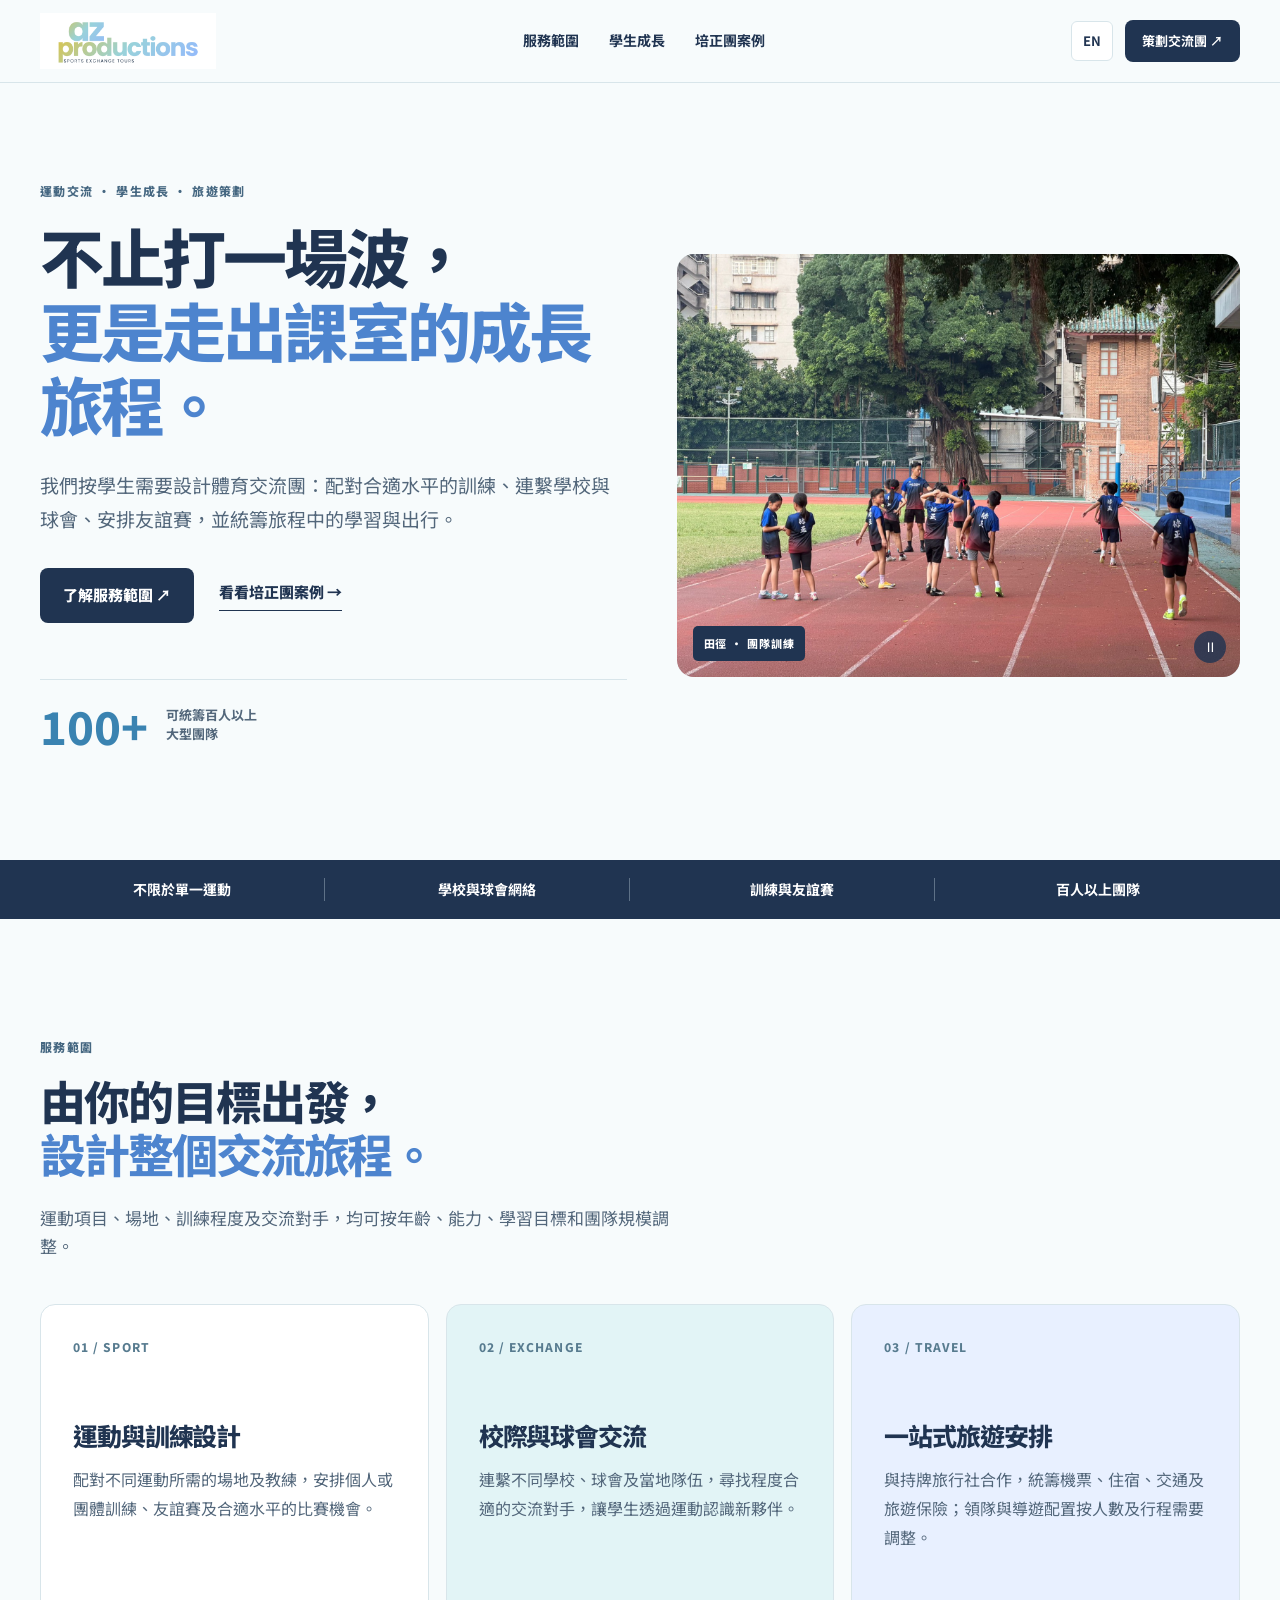
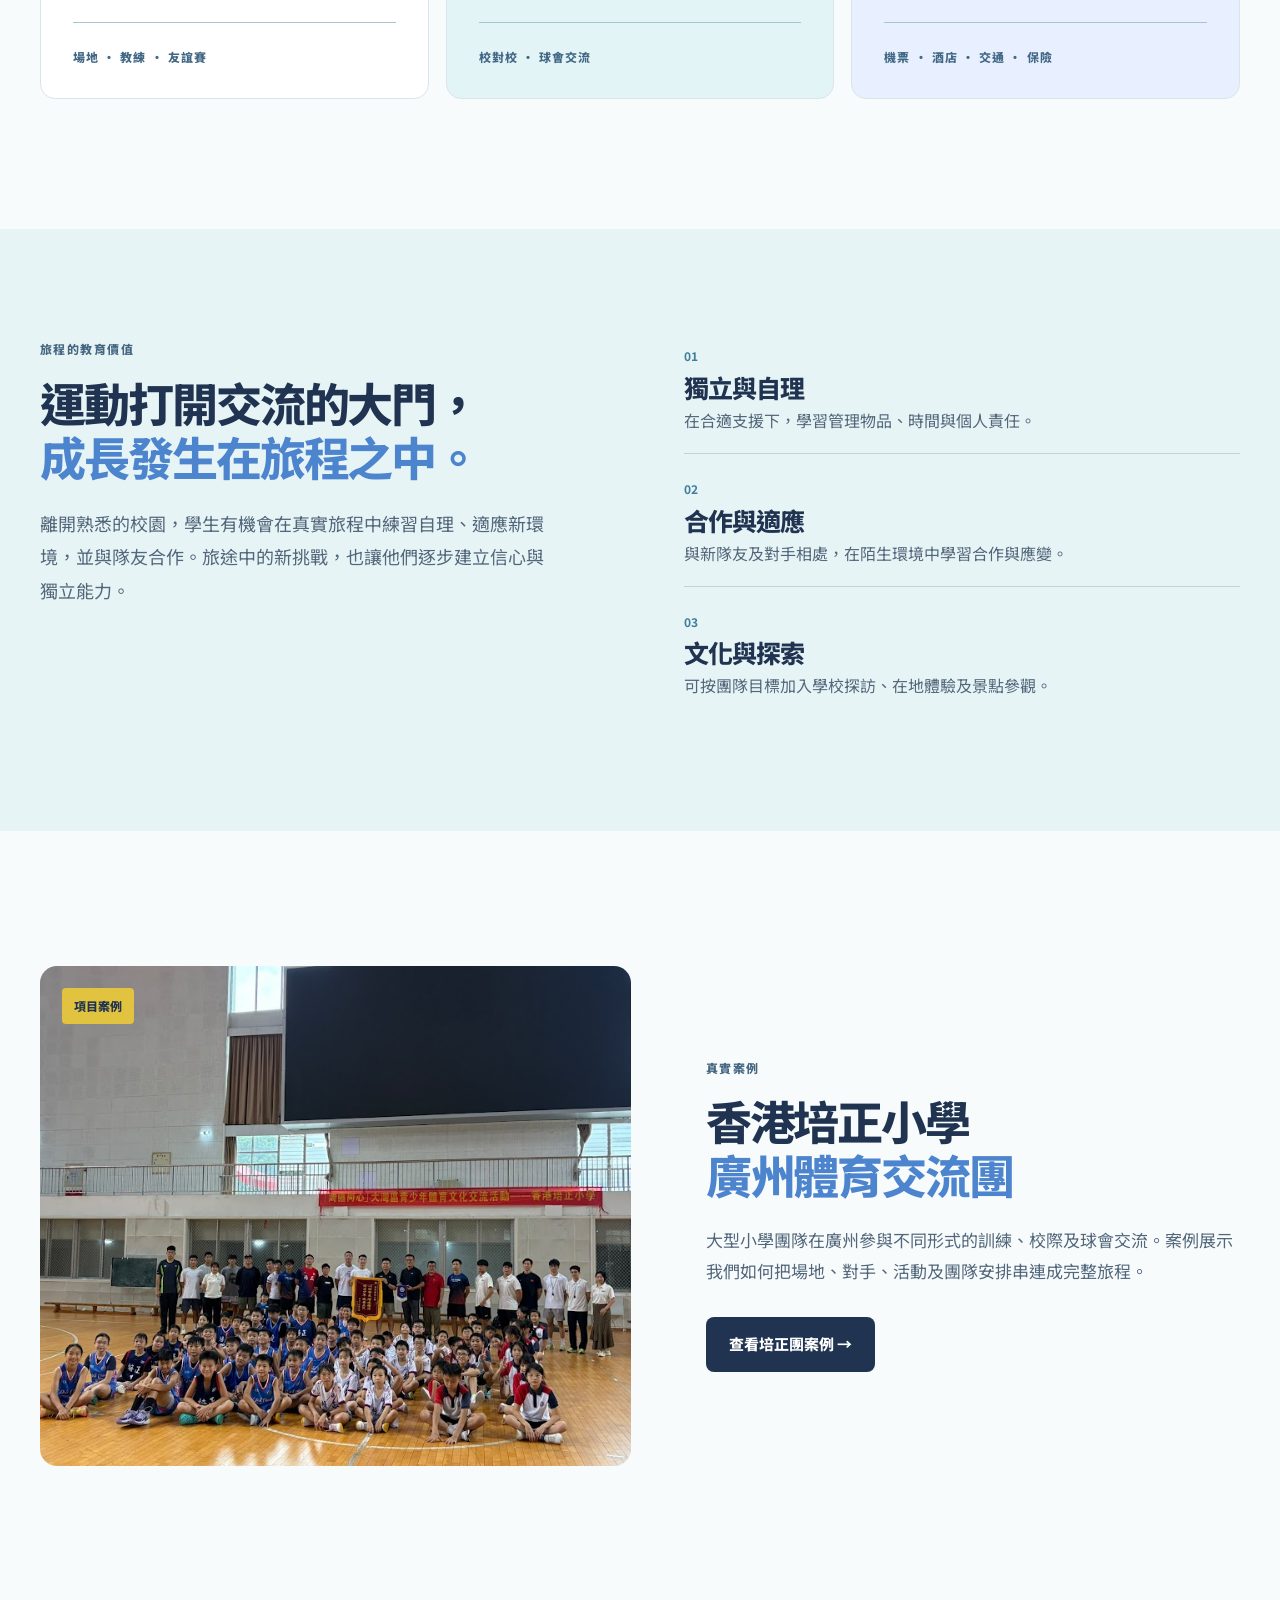
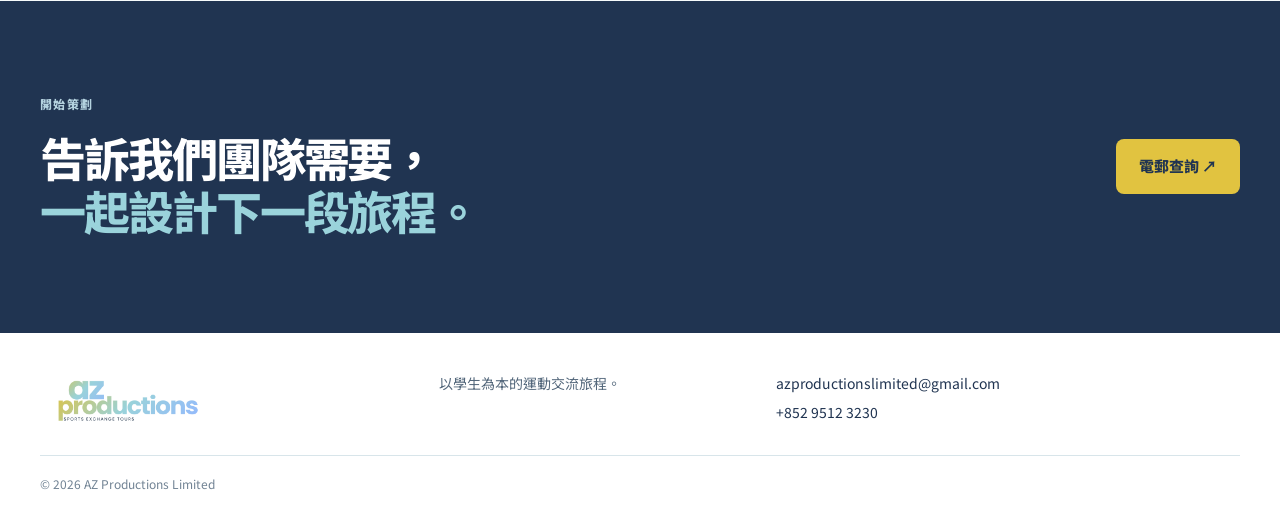
==== commit 9bb0c205: "Update sports exchange gallery and Pui Ching case study" ====
--- a/index.html
+++ b/index.html
@@ -38,10 +38,14 @@
         </div>
         <div class="hero-proof"><strong>100+</strong><span data-en="Participants can be coordinated<br>in one programme" data-html>可統籌百人以上<br>大型團隊</span></div>
       </div>
-      <div class="hero-collage" aria-label="Photos from a school sports exchange programme">
-        <figure class="hero-main-photo"><img src="assets/photos/pui-ching-group.jpg" alt="香港培正小學與交流夥伴的團體合照" data-en-alt="Pui Ching students and exchange partners in a group photo"><figcaption data-en="REAL EXCHANGE · REAL CONNECTION">真實交流 · 真實連結</figcaption></figure>
-        <figure class="hero-small-photo"><img src="assets/photos/school-exchange.jpg" alt="學生在籃球交流賽中比賽" data-en-alt="Students playing in a school basketball exchange"></figure>
-        <figure class="hero-small-photo"><img src="assets/photos/football-training.jpg" alt="學生參與足球訓練" data-en-alt="Students taking part in football training"></figure>
+      <div class="hero-gallery" aria-label="體育交流活動照片" data-en-label="Sports exchange photo gallery" aria-roledescription="carousel" data-en-roledescription="carousel">
+        <div class="hero-gallery-viewport">
+          <figure class="hero-slide is-active"><img src="assets/photos/hero-athletics.jpg" alt="學生在田徑跑道參與訓練" data-en-alt="Students training on an athletics track"><figcaption data-en="ATHLETICS · TEAM TRAINING">田徑 · 團隊訓練</figcaption></figure>
+          <figure class="hero-slide" aria-hidden="true"><img src="assets/photos/hero-football.jpg" alt="足球隊在球場上準備訓練" data-en-alt="A football team preparing to train on the pitch"><figcaption data-en="FOOTBALL · TEAM DEVELOPMENT">足球 · 團隊發展</figcaption></figure>
+          <figure class="hero-slide" aria-hidden="true"><img src="assets/photos/hero-badminton.jpg" alt="學生練習羽毛球擊球" data-en-alt="A student practising a badminton shot"><figcaption data-en="BADMINTON · SKILL BUILDING">羽毛球 · 技術訓練</figcaption></figure>
+          <figure class="hero-slide" aria-hidden="true"><img src="assets/photos/hero-basketball.jpg" alt="兩名學生在籃球場對練" data-en-alt="Two students practising basketball on court"><figcaption data-en="BASKETBALL · FRIENDLY PLAY">籃球 · 友誼交流</figcaption></figure>
+          <button class="gallery-pause" type="button" data-gallery-pause aria-label="暫停自動播放" aria-pressed="false">Ⅱ</button>
+        </div>
       </div>
     </section>
 
@@ -59,13 +63,13 @@
     </section>
 
     <section id="growth" class="growth-section"><div class="shell growth-layout">
-      <div><p class="eyebrow" data-en="WHY THE JOURNEY MATTERS">旅程的教育價值</p><h2 data-en="Sport opens the door.<br><em>Growth happens along the way.</em>" data-html>運動打開交流的大門，<br><em>成長發生在旅程之中。</em></h2><p class="growth-intro" data-en="Students experience new places and people outside their usual routine. A thoughtfully planned tour gives them room to practise independence, self-care and teamwork.">離開熟悉的校園，學生有機會在真實旅程中練習自理、適應新環境，並與隊友合作。這些體驗補充課室與球場上的學習。</p></div>
+      <div><p class="eyebrow" data-en="WHY THE JOURNEY MATTERS">旅程的教育價值</p><h2 data-en="Sport opens the door.<br><em>Growth happens along the way.</em>" data-html>運動打開交流的大門，<br><em>成長發生在旅程之中。</em></h2><p class="growth-intro" data-en="Students experience new places and people outside their usual routine. A thoughtfully planned tour gives them room to practise independence, self-care and teamwork.">離開熟悉的校園，學生有機會在真實旅程中練習自理、適應新環境，並與隊友合作。旅途中的新挑戰，也讓他們逐步建立信心與獨立能力。</p></div>
       <div class="growth-points"><div><b>01</b><h3 data-en="Independence and self-care">獨立與自理</h3><p data-en="Manage belongings, routines and personal responsibilities with age-appropriate support.">在合適支援下，學習管理物品、時間與個人責任。</p></div><div><b>02</b><h3 data-en="Teamwork and resilience">合作與適應</h3><p data-en="Meet new teammates and opponents, respond to unfamiliar settings and learn from challenges.">與新隊友及對手相處，在陌生環境中學習合作與應變。</p></div><div><b>03</b><h3 data-en="Culture and discovery">文化與探索</h3><p data-en="School visits, local experiences and sightseeing can be added when they fit the group's learning goals.">可按團隊目標加入學校探訪、在地體驗及景點參觀。</p></div></div>
     </div></section>
 
     <section class="case-preview shell" aria-labelledby="case-title">
       <div class="case-photo"><img src="assets/photos/pui-ching-group.jpg" loading="lazy" alt="香港培正小學廣州交流團團體合照" data-en-alt="Group photo from the Pui Ching Guangzhou exchange"><span data-en="FEATURED CASE">項目案例</span></div>
-      <div class="case-text"><p class="eyebrow" data-en="SEE HOW IT COMES TOGETHER">真實案例</p><h2 id="case-title" data-en="Pui Ching Primary School<br><em>Guangzhou exchange</em>" data-html>香港培正小學<br><em>廣州體育交流團</em></h2><p data-en="A large school group explored different training formats and exchange opportunities with local schools and clubs. The case shows how one programme can bring people, venues and logistics together.">大型小學團隊在廣州參與不同形式的訓練、校際及球會交流。案例展示我們如何把場地、對手、活動及團隊安排串連成完整旅程。</p><a class="button button-dark" href="pui-ching.html" data-en="Explore the case →">查看培正團子頁 →</a></div>
+      <div class="case-text"><p class="eyebrow" data-en="SEE HOW IT COMES TOGETHER">真實案例</p><h2 id="case-title" data-en="Pui Ching Primary School<br><em>Guangzhou exchange</em>" data-html>香港培正小學<br><em>廣州體育交流團</em></h2><p data-en="A large school group explored different training formats and exchange opportunities with local schools and clubs. The case shows how one programme can bring people, venues and logistics together.">大型小學團隊在廣州參與不同形式的訓練、校際及球會交流。案例展示我們如何把場地、對手、活動及團隊安排串連成完整旅程。</p><a class="button button-dark" href="pui-ching.html" data-en="Explore the case →">查看培正團案例 →</a></div>
     </section>
 
     <section id="contact" class="contact-section"><div class="shell contact-inner"><div><p class="eyebrow" data-en="LET'S DESIGN YOUR TOUR">開始策劃</p><h2 data-en="Tell us your team and goals.<br><em>We'll build the journey.</em>" data-html>告訴我們團隊需要，<br><em>一起設計下一段旅程。</em></h2></div><a class="button button-yellow" href="mailto:azproductionslimited@gmail.com?subject=Sports%20Exchange%20Enquiry" data-en="Enquire by email ↗">電郵查詢 ↗</a></div></section>
--- a/site.css
+++ b/site.css
@@ -3,7 +3,8 @@
 *{box-sizing:border-box}html{scroll-behavior:smooth}body{margin:0;background:var(--paper);color:var(--ink);font-family:'Noto Sans TC','DM Sans',sans-serif;font-size:16px;line-height:1.65}img{max-width:100%;display:block}a{color:inherit;text-decoration:none}button{font:inherit}.shell{width:min(1200px,calc(100% - 56px));margin-inline:auto}.skip-link{position:absolute;left:12px;top:-60px;background:var(--ink);color:white;padding:8px 12px;z-index:99}.skip-link:focus{top:12px}a:focus-visible,button:focus-visible{outline:3px solid var(--yellow);outline-offset:3px}
 .site-header{position:sticky;top:0;z-index:10;background:rgba(247,251,252,.95);backdrop-filter:blur(12px);border-bottom:1px solid var(--line)}.header-inner{min-height:82px;display:flex;align-items:center;justify-content:space-between;gap:24px}.logo-link img{width:176px;height:auto}.main-nav,.header-actions{display:flex;align-items:center;gap:30px}.main-nav a{font-size:14px;font-weight:700}.main-nav a:hover,.main-nav a[aria-current]{color:#517cac}.header-actions{gap:12px}.language-button{border:1px solid var(--line);background:white;color:var(--ink);padding:8px 11px;border-radius:6px;cursor:pointer;font-weight:700;font-size:13px}.header-cta{background:var(--ink);color:white;font-weight:700;padding:10px 17px;border-radius:8px;font-size:13px}.header-cta:hover,.button-dark:hover{background:#345579}
 .eyebrow{font-size:12px;line-height:1.4;font-weight:800;letter-spacing:.12em;color:#456781;text-transform:uppercase;margin:0 0 18px}h1,h2,h3,p,figure{margin-top:0}h1,h2,h3{letter-spacing:-.045em;line-height:1.16}h1{font-size:clamp(43px,5vw,73px);font-weight:800;margin-bottom:27px}h2{font-size:clamp(34px,3.6vw,56px);font-weight:800;margin-bottom:24px}h3{font-size:25px;font-weight:800;margin-bottom:15px}h1 em,h2 em{font-style:normal;color:#4d84ce}.lead{font-size:19px;line-height:1.8;color:var(--muted);max-width:620px}.button{display:inline-flex;align-items:center;justify-content:center;padding:15px 23px;border-radius:8px;font-size:15px;font-weight:800}.button-dark{background:var(--ink);color:white}.button-yellow{background:var(--yellow);color:var(--ink)}.button-yellow:hover{background:#eed766}.text-link{font-size:15px;font-weight:800;border-bottom:1px solid var(--ink);padding-bottom:5px}.text-link:hover{color:#4d84ce;border-color:#4d84ce}
-.hero{display:grid;grid-template-columns:1.02fr .98fr;gap:50px;align-items:center;padding-top:80px;padding-bottom:92px}.hero-copy{padding:20px 0}.hero-actions{display:flex;align-items:center;flex-wrap:wrap;gap:25px;margin-top:32px}.hero-proof{display:flex;align-items:center;gap:18px;margin-top:56px;padding-top:23px;border-top:1px solid var(--line)}.hero-proof strong{font-size:45px;line-height:1;font-weight:800;color:#3a83b1}.hero-proof span{font-size:13px;font-weight:700;line-height:1.45;color:var(--muted)}.hero-collage{display:grid;grid-template-columns:1fr 1fr;grid-template-rows:310px 205px;gap:14px;position:relative}.hero-collage figure{overflow:hidden;position:relative;margin:0;border-radius:16px}.hero-collage img{width:100%;height:100%;object-fit:cover}.hero-main-photo{grid-column:1/-1}.hero-main-photo img{object-position:center 72%}.hero-main-photo figcaption{position:absolute;left:18px;bottom:16px;background:var(--ink);color:white;border-radius:4px;padding:8px 12px;font-size:11px;font-weight:800;letter-spacing:.09em}.hero-small-photo:nth-child(3) img{object-position:center 55%}
+.hero{display:grid;grid-template-columns:1.02fr .98fr;gap:50px;align-items:center;padding-top:80px;padding-bottom:92px}.hero-copy{padding:20px 0}.hero-actions{display:flex;align-items:center;flex-wrap:wrap;gap:25px;margin-top:32px}.hero-proof{display:flex;align-items:center;gap:18px;margin-top:56px;padding-top:23px;border-top:1px solid var(--line)}.hero-proof strong{font-size:45px;line-height:1;font-weight:800;color:#3a83b1}.hero-proof span{font-size:13px;font-weight:700;line-height:1.45;color:var(--muted)}
+.hero-gallery{min-width:0}.hero-gallery-viewport{aspect-ratio:4/3;position:relative;overflow:hidden;border-radius:17px;background:#dcebf2}.hero-slide{position:absolute;inset:0;margin:0;transform:translateY(100%);visibility:hidden;transition:transform .65s ease,visibility 0s .65s}.hero-slide.is-active,.hero-slide.is-exiting{visibility:visible;transition:transform .65s ease}.hero-slide.is-active{transform:translateY(0);z-index:2}.hero-slide.is-exiting{transform:translateY(-100%);z-index:1}.hero-slide img{width:100%;height:100%;object-fit:contain}.hero-slide figcaption{position:absolute;left:16px;bottom:16px;background:var(--ink);color:white;border-radius:5px;padding:8px 11px;font-size:11px;font-weight:800;letter-spacing:.08em}.gallery-pause{position:absolute;right:14px;bottom:14px;z-index:3;width:32px;height:32px;border:0;border-radius:50%;background:rgba(32,52,81,.82);color:white;font-size:13px;line-height:1;cursor:pointer}.gallery-pause:hover{background:var(--ink)}
 .proof-strip{background:var(--ink);color:white}.proof-inner{display:grid;grid-template-columns:repeat(4,1fr);gap:20px;align-items:center;padding:18px 0}.proof-inner span{text-align:center;font-size:14px;font-weight:700;border-right:1px solid #5e7187}.proof-inner span:last-child{border:0}
 .section{padding-top:120px;padding-bottom:130px}.section-heading{max-width:750px;margin-bottom:44px}.section-heading>p:last-child{font-size:17px;color:var(--muted);max-width:630px}.service-grid{display:grid;grid-template-columns:repeat(3,1fr);gap:17px}.service-card{min-height:395px;display:flex;flex-direction:column;background:var(--white);border:1px solid var(--line);border-radius:15px;padding:32px}.service-card.aqua{background:#e2f4f6}.service-card.blue{background:#e8f0ff}.card-index,.service-detail{font-size:12px;letter-spacing:.09em;font-weight:800}.card-index{color:#577b8f}.service-card h3{margin-top:64px}.service-card p{color:var(--muted);line-height:1.8}.service-detail{margin-top:auto;padding-top:24px;border-top:1px solid #a6c5cc;color:#426886}
 .growth-section{background:#e7f4f6;padding:112px 0}.growth-layout{display:grid;grid-template-columns:1fr 1fr;gap:88px}.growth-intro{font-size:18px;line-height:1.85;color:var(--muted);max-width:510px}.growth-points{display:grid;gap:0}.growth-points>div{border-bottom:1px solid #bad6dc;padding:20px 0}.growth-points>div:first-child{padding-top:0}.growth-points>div:last-child{border-bottom:0}.growth-points b{font-size:12px;color:#3e7e9a}.growth-points h3{margin:5px 0}.growth-points p{color:var(--muted);margin:0}
@@ -11,5 +12,6 @@
 .contact-section{background:var(--ink);color:white;padding:95px 0}.contact-section .eyebrow{color:#b4d2df}.contact-section h2{margin:0}.contact-section h2 em{color:var(--aqua)}.contact-inner{display:flex;align-items:center;justify-content:space-between;gap:40px}.contact-inner .button{white-space:nowrap}.site-footer{background:white}.footer-inner{display:grid;grid-template-columns:1.2fr 1fr 1.5fr;gap:28px;align-items:start;padding-top:39px;padding-bottom:35px}.footer-inner img{width:176px}.footer-inner p{font-size:14px;color:var(--muted)}.footer-inner>div{display:flex;flex-direction:column;gap:6px;font-size:14px}.footer-inner>div a:hover{text-decoration:underline}.footer-inner small{grid-column:1/-1;color:#718394;font-size:12px;border-top:1px solid var(--line);padding-top:18px}
 .case-hero{display:grid;grid-template-columns:.9fr 1.1fr;gap:56px;align-items:center;padding-top:67px;padding-bottom:90px}.back-link{display:inline-block;font-size:14px;font-weight:700;color:#4c6e87;margin-bottom:40px}.back-link:hover{text-decoration:underline}.case-hero .lead{margin-bottom:25px}.case-pills{display:flex;gap:8px;flex-wrap:wrap}.case-pills span{padding:8px 12px;border:1px solid var(--line);border-radius:40px;font-size:12px;font-weight:700}.case-hero-photo{margin:0}.case-hero-photo img{width:100%;height:520px;object-fit:cover;object-position:center 65%;border-radius:16px}.case-hero-photo figcaption{text-align:right;font-size:12px;color:var(--muted);margin-top:8px}.case-intro{display:grid;grid-template-columns:1fr 1fr;gap:90px;border-top:1px solid var(--line);padding-top:80px;padding-bottom:105px}.case-intro>p{font-size:19px;line-height:1.9;color:var(--muted);align-self:center}.case-gallery{padding-bottom:115px}.story-row{display:grid;grid-template-columns:.38fr .62fr;gap:65px;align-items:center;padding:58px 0;border-top:1px solid var(--line)}.story-row.reverse{grid-template-columns:.62fr .38fr}.story-row.reverse .story-copy{order:2}.story-row.reverse .story-images{order:1}.story-number{font-size:12px;letter-spacing:.1em;font-weight:800;color:#3e83ac}.story-copy h2{font-size:clamp(31px,3.2vw,46px);margin-top:14px}.story-copy p{font-size:17px;line-height:1.85;color:var(--muted)}.story-images{display:grid;grid-template-columns:1fr 1fr;gap:12px}.story-images figure{margin:0}.story-images img{width:100%;height:290px;object-fit:cover;border-radius:12px}.story-images figcaption{font-size:13px;color:var(--muted);margin-top:9px;line-height:1.5}.story-images.one-image{grid-template-columns:1fr}.story-images.one-image img{height:400px}.case-learning{background:#e6f4f6;padding:88px 0}.case-learning-inner{display:grid;grid-template-columns:1fr 1fr;gap:80px;align-items:center}.case-learning-inner>p{font-size:18px;line-height:1.9;color:var(--muted)}.case-capability{padding-top:115px;padding-bottom:125px}.mini-grid{display:grid;grid-template-columns:repeat(4,1fr);gap:18px;margin-top:45px}.mini-grid>div{background:#fff;border:1px solid var(--line);border-radius:12px;padding:25px}.mini-grid b{font-size:12px;color:#3d89b2}.mini-grid h3{font-size:20px;margin:32px 0 12px}.mini-grid p{color:var(--muted);font-size:14px;line-height:1.7;margin:0}
 @media(max-width:1000px){.main-nav{gap:16px}.hero,.growth-layout,.case-preview,.case-hero,.case-intro,.case-learning-inner{gap:42px}.story-row,.story-row.reverse{grid-template-columns:1fr;gap:25px}.story-row.reverse .story-copy,.story-row.reverse .story-images{order:initial}.mini-grid{grid-template-columns:repeat(2,1fr)}}
-@media(max-width:760px){.shell{width:min(100% - 36px,1200px)}.header-inner{min-height:70px;flex-wrap:wrap;padding:9px 0}.logo-link img{width:150px}.main-nav{order:3;width:100%;justify-content:space-between;padding:5px 0 3px}.main-nav a{font-size:12px}.header-cta{display:none}.hero,.growth-layout,.case-preview,.case-hero,.case-intro,.case-learning-inner{grid-template-columns:1fr}.hero{padding-top:45px;padding-bottom:55px}.hero-collage{grid-template-rows:250px 150px}.hero-proof{margin-top:34px}.proof-inner{grid-template-columns:repeat(2,1fr);gap:0}.proof-inner span{padding:9px 5px;font-size:12px}.proof-inner span:nth-child(2){border-right:0}.section{padding:76px 0}.service-grid{grid-template-columns:1fr}.service-card{min-height:auto}.service-card h3{margin-top:30px}.growth-section{padding:75px 0}.case-preview{padding-top:80px;padding-bottom:80px}.case-photo{height:360px}.contact-section{padding:70px 0}.contact-inner{align-items:flex-start;flex-direction:column}.footer-inner{grid-template-columns:1fr}.footer-inner small{grid-column:auto}.case-hero{padding-top:30px;padding-bottom:60px}.back-link{margin-bottom:24px}.case-hero-photo img{height:340px}.case-intro{padding:55px 0}.story-row{padding:42px 0}.story-images img{height:220px}.story-images.one-image img{height:300px}.case-learning{padding:66px 0}.case-capability{padding:75px 0}}
-@media(max-width:480px){h1{font-size:39px}.lead{font-size:17px}.hero-collage{grid-template-rows:215px 120px;gap:8px}.hero-main-photo figcaption{font-size:9px;left:10px;bottom:10px}.hero-actions{gap:16px}.proof-inner span{font-size:11px}.story-images{grid-template-columns:1fr}.story-images img{height:230px}.mini-grid{grid-template-columns:1fr}.case-pills span{font-size:11px}.logo-link img{width:140px}}
+@media(max-width:760px){.shell{width:min(100% - 36px,1200px)}.header-inner{min-height:70px;flex-wrap:wrap;padding:9px 0}.logo-link img{width:150px}.main-nav{order:3;width:100%;justify-content:space-between;padding:5px 0 3px}.main-nav a{font-size:12px}.header-cta{display:none}.hero,.growth-layout,.case-preview,.case-hero,.case-intro,.case-learning-inner{grid-template-columns:1fr}.hero{padding-top:45px;padding-bottom:55px}.hero-proof{margin-top:34px}.proof-inner{grid-template-columns:repeat(2,1fr);gap:0}.proof-inner span{padding:9px 5px;font-size:12px}.proof-inner span:nth-child(2){border-right:0}.section{padding:76px 0}.service-grid{grid-template-columns:1fr}.service-card{min-height:auto}.service-card h3{margin-top:30px}.growth-section{padding:75px 0}.case-preview{padding-top:80px;padding-bottom:80px}.case-photo{height:360px}.contact-section{padding:70px 0}.contact-inner{align-items:flex-start;flex-direction:column}.footer-inner{grid-template-columns:1fr}.footer-inner small{grid-column:auto}.case-hero{padding-top:30px;padding-bottom:60px}.back-link{margin-bottom:24px}.case-hero-photo img{height:340px}.case-intro{padding:55px 0}.story-row{padding:42px 0}.story-images img{height:220px}.story-images.one-image img{height:300px}.case-learning{padding:66px 0}.case-capability{padding:75px 0}}
+@media(max-width:480px){h1{font-size:39px}.lead{font-size:17px}.hero-slide figcaption{font-size:9px;left:10px;bottom:10px}.hero-actions{gap:16px}.proof-inner span{font-size:11px}.story-images{grid-template-columns:1fr}.story-images img{height:230px}.mini-grid{grid-template-columns:1fr}.case-pills span{font-size:11px}.logo-link img{width:140px}}
+@media(prefers-reduced-motion:reduce){.hero-slide,.hero-slide.is-active,.hero-slide.is-exiting{transition:none}}
